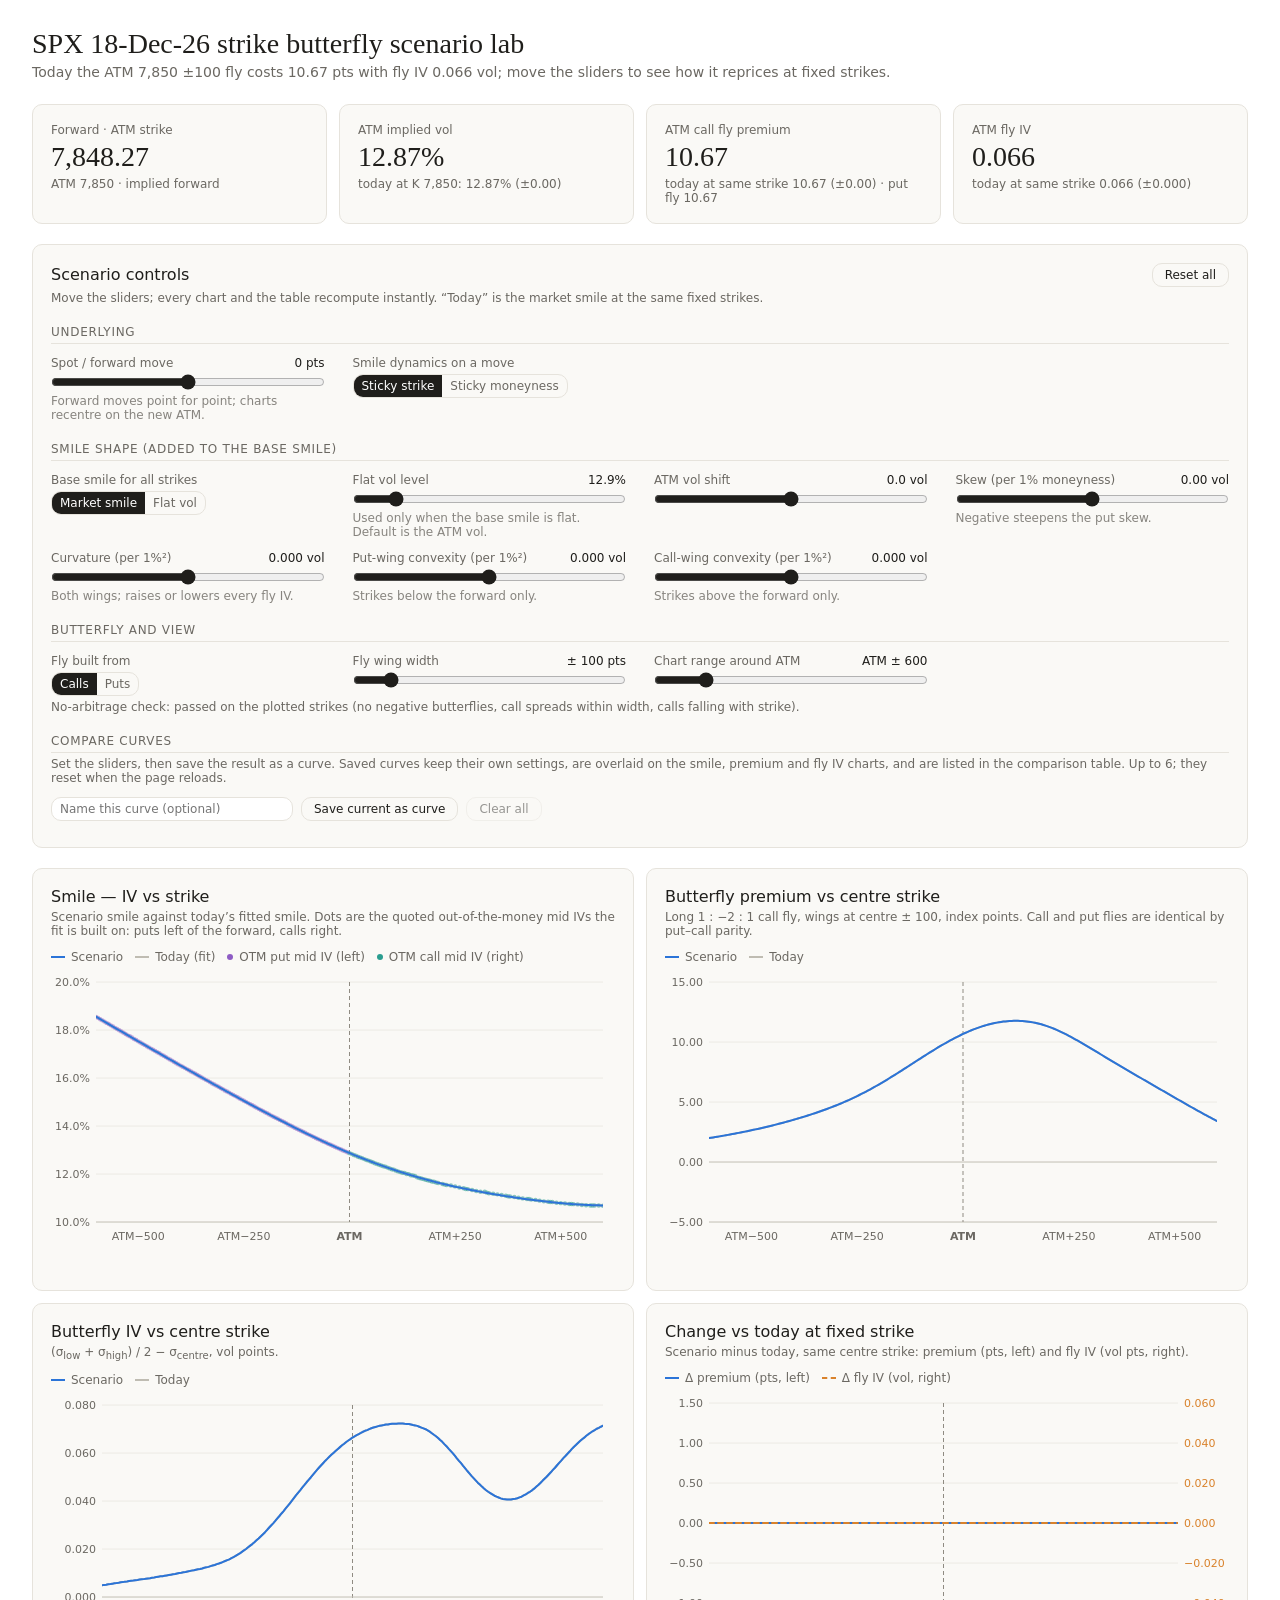
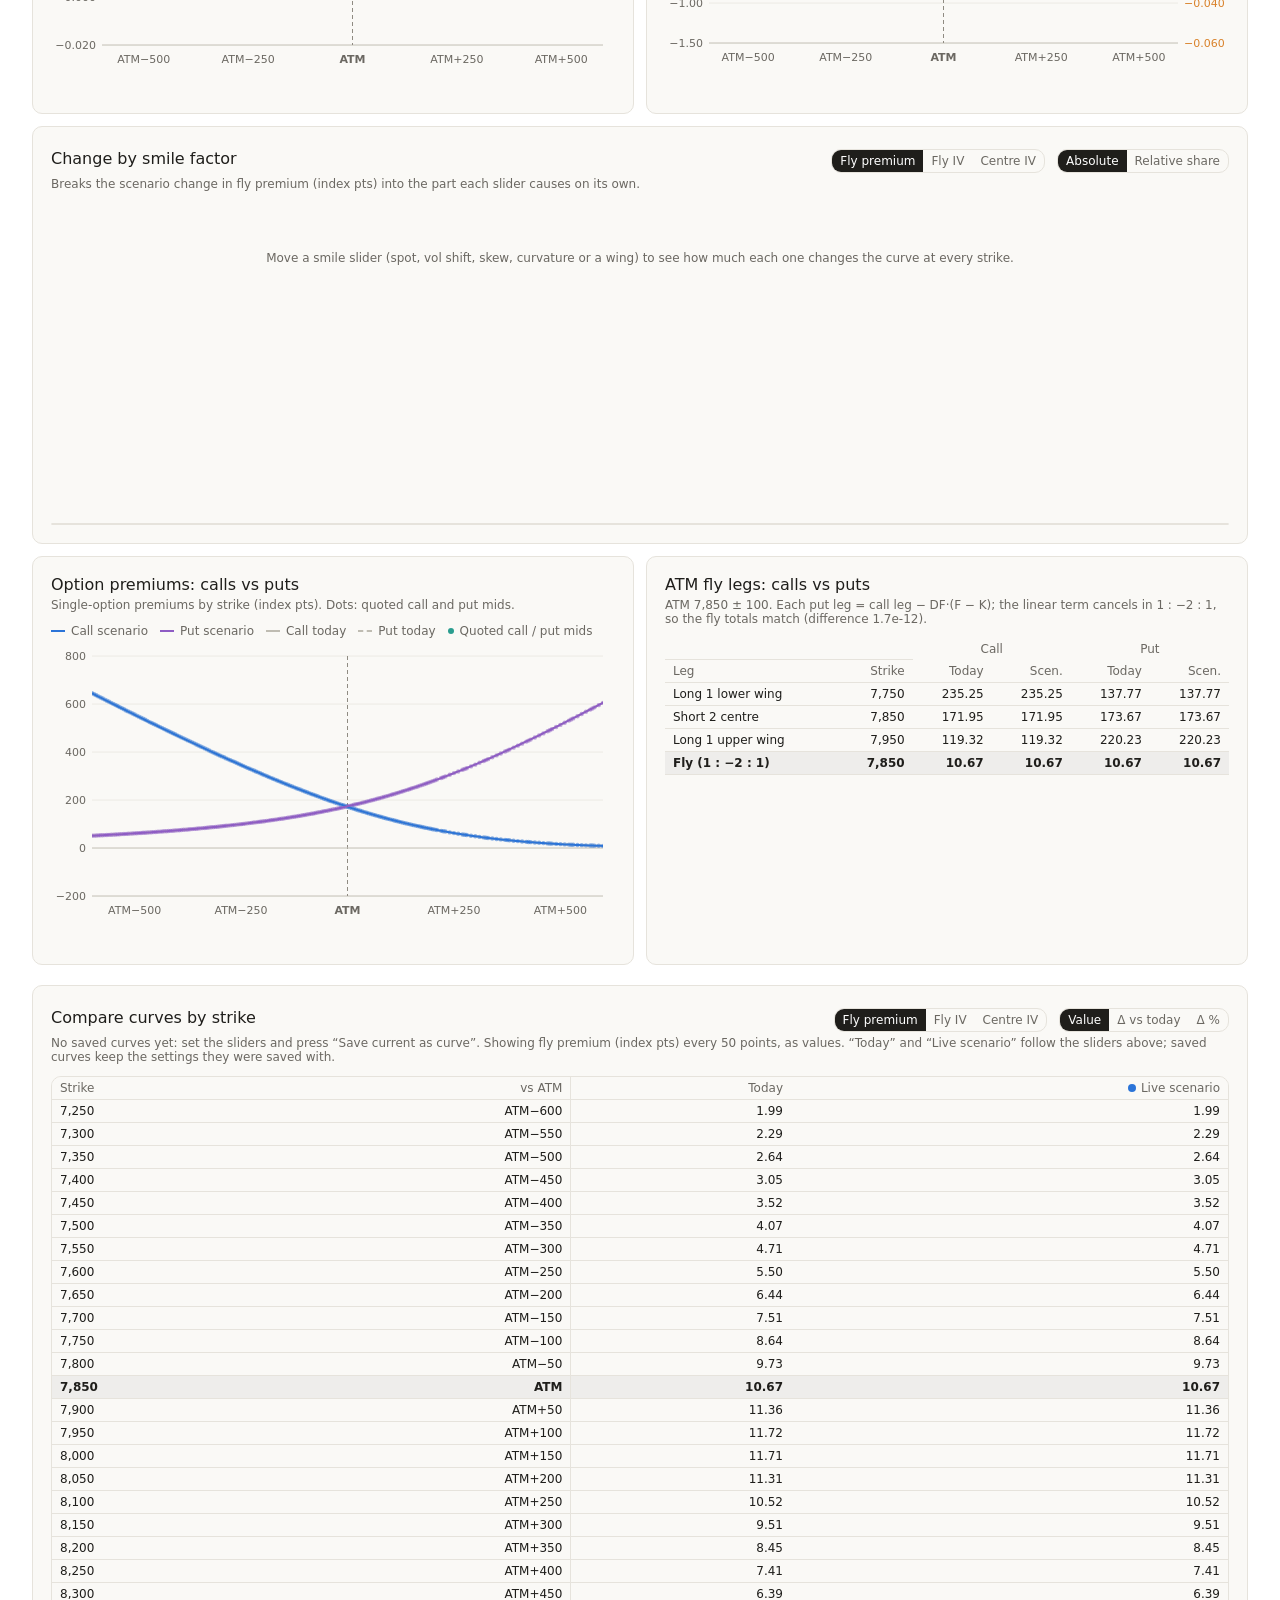
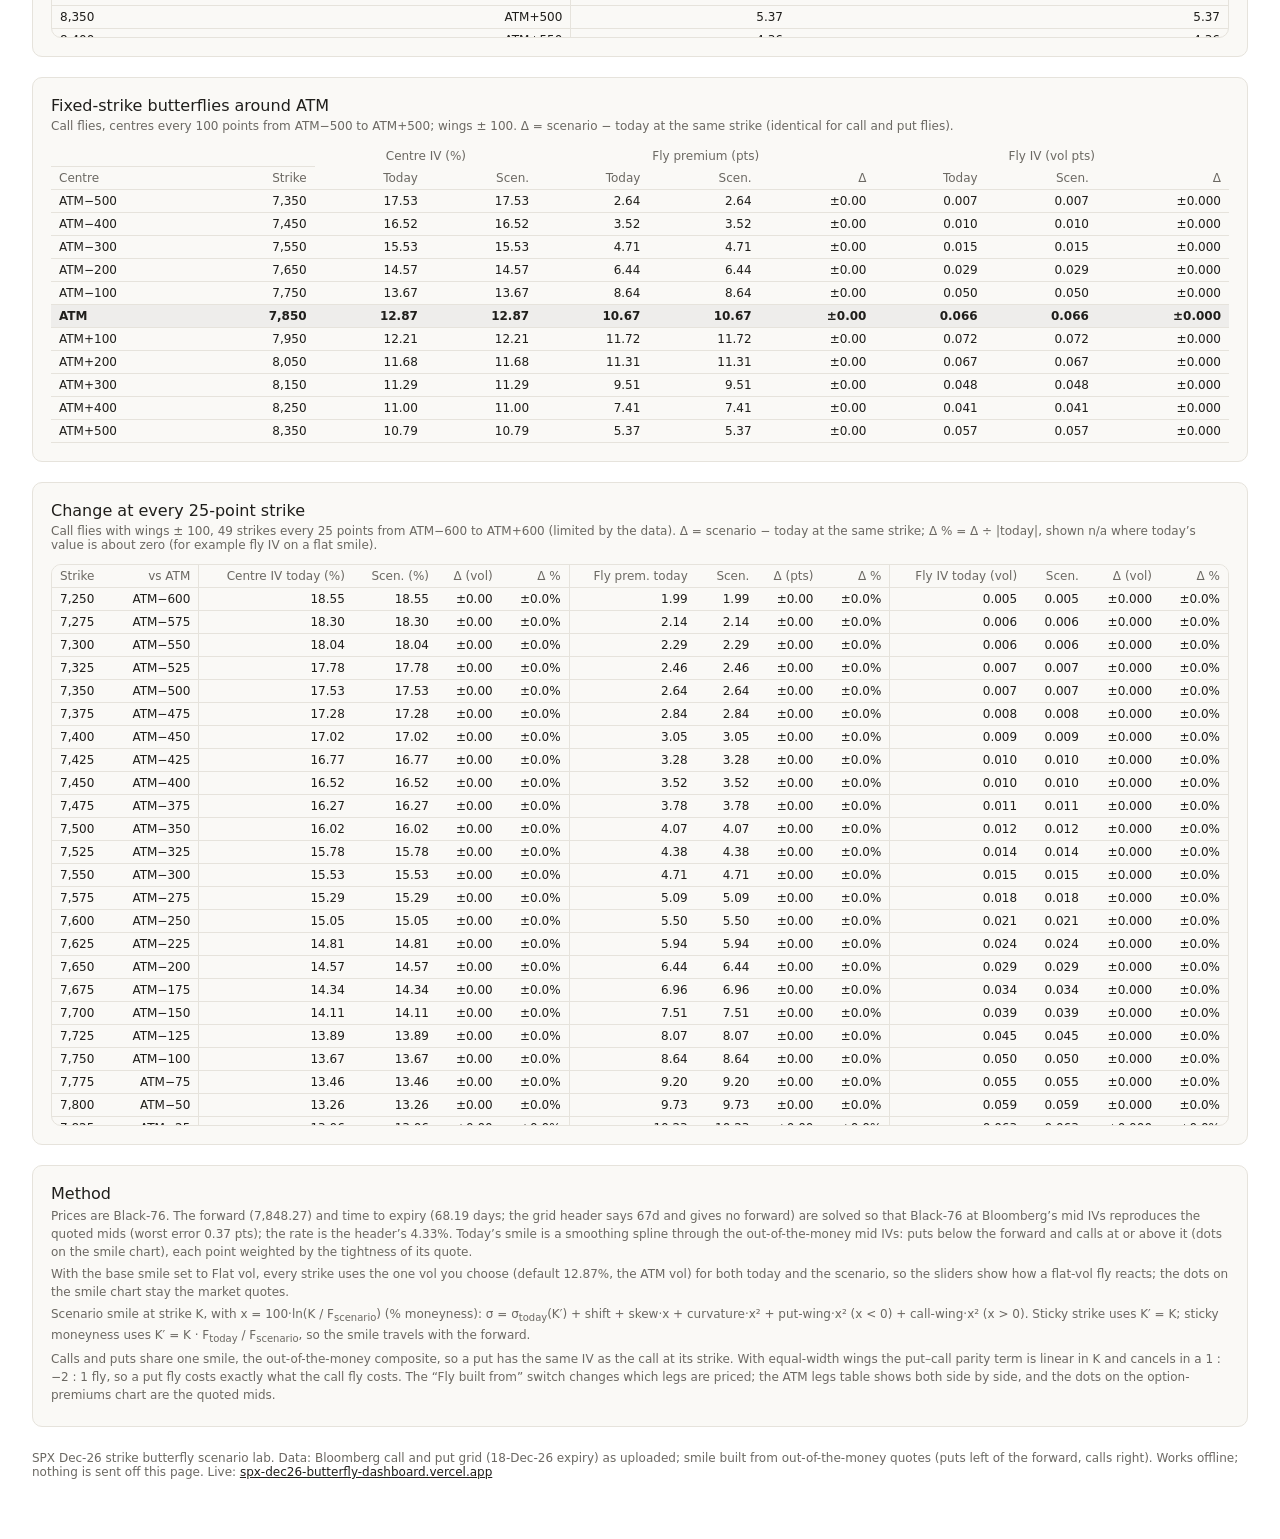
==== index.html @ 49c71d2d "Add the Vercel live link for the butterfly dashboard. The production site is public, and the repo ho" ====
<!DOCTYPE html>
<html lang="en">
<head>
  <meta charset="utf-8">
  <meta name="viewport" content="width=device-width, initial-scale=1">
  <title>SPX Dec-26 strike butterfly scenario lab</title>
  <link rel="stylesheet" href="css/app.css">
  <script src="js/vendor/d3.min.js"></script>
</head>
<body>
  <div id="dash-root">
    <div class="fx">
      <header class="fx-head" id="top">
        <h1>SPX 18-Dec-26 strike butterfly scenario lab</h1>
        <p class="fx-take" id="fx-take"></p>
      </header>

      <section class="fx-kpis" id="kpis">
        <div class="fx-card fx-kpi"><div class="lbl">Forward · ATM strike</div><div class="val" id="k-fwd"></div><div class="sub" id="k-fwd-s"></div></div>
        <div class="fx-card fx-kpi"><div class="lbl">ATM implied vol</div><div class="val" id="k-iv"></div><div class="sub" id="k-iv-s"></div></div>
        <div class="fx-card fx-kpi"><div class="lbl" id="k-fp-l">ATM call fly premium</div><div class="val" id="k-fp"></div><div class="sub" id="k-fp-s"></div></div>
        <div class="fx-card fx-kpi"><div class="lbl">ATM fly IV</div><div class="val" id="k-fi"></div><div class="sub" id="k-fi-s"></div></div>
      </section>

      <section class="fx-card" id="controls">
        <div class="fx-bar">
          <h2>Scenario controls</h2>
          <button class="fx-reset" id="fx-reset" type="button">Reset all</button>
        </div>
        <p class="fx-note">Move the sliders; every chart and the table recompute instantly. “Today” is the market smile at the same fixed strikes.</p>
        <div class="fx-ctrls" id="fx-ctrls"></div>
        <p class="fx-note" id="fx-arb" aria-live="polite"></p>
        <div class="fx-cmp" id="fx-cmp">
          <div class="fx-groupt">Compare curves</div>
          <p class="fx-note">Set the sliders, then save the result as a curve. Saved curves keep their own settings, are overlaid on the smile, premium and fly IV charts, and are listed in the comparison table. Up to 6; they reset when the page reloads.</p>
          <div class="fx-cmp-bar">
            <input id="cmp-name" type="text" placeholder="Name this curve (optional)" aria-label="Curve name">
            <button class="fx-reset" id="cmp-save" type="button">Save current as curve</button>
            <button class="fx-reset" id="cmp-clear" type="button">Clear all</button>
          </div>
          <div class="fx-chips" id="cmp-chips"></div>
        </div>
      </section>

      <section class="fx-charts">
        <div class="fx-card" id="smile-card">
          <h2>Smile — IV vs strike</h2>
          <p class="fx-note">Scenario smile against today’s fitted smile. Dots are the quoted out-of-the-money mid IVs the fit is built on: puts left of the forward, calls right.</p>
          <div class="fx-legend" id="lg-smile"></div>
          <div class="fx-chart" id="ch-smile"></div>
        </div>
        <div class="fx-card" id="prem-card">
          <h2>Butterfly premium vs centre strike</h2>
          <p class="fx-note" id="note-prem">Long 1 : −2 : 1 fly, wings at centre ± width, index points.</p>
          <div class="fx-legend" id="lg-prem"></div>
          <div class="fx-chart" id="ch-prem"></div>
        </div>
        <div class="fx-card" id="iv-card">
          <h2>Butterfly IV vs centre strike</h2>
          <p class="fx-note">(σ<sub>low</sub> + σ<sub>high</sub>) / 2 − σ<sub>centre</sub>, vol points.</p>
          <div class="fx-legend" id="lg-iv"></div>
          <div class="fx-chart" id="ch-iv"></div>
        </div>
        <div class="fx-card" id="chg-card">
          <h2>Change vs today at fixed strike</h2>
          <p class="fx-note">Scenario minus today, same centre strike: premium (pts, left) and fly IV (vol pts, right).</p>
          <div class="fx-legend" id="lg-chg"></div>
          <div class="fx-chart" id="ch-chg"></div>
        </div>
        <div class="fx-card fx-wide" id="attr-card">
          <div class="fx-bar"><h2>Change by smile factor</h2><div class="fx-cmp-ctl" id="attr-ctl"></div></div>
          <p class="fx-note" id="note-attr"></p>
          <div class="fx-legend" id="lg-attr"></div>
          <div class="fx-chart" id="ch-attr"></div>
          <div class="fx-detail-wrap" style="margin-top: var(--cds-gap-md);">
            <table class="fx-tbl fx-detail" id="fx-attr-tbl"><thead></thead><tbody></tbody></table>
          </div>
        </div>
        <div class="fx-card" id="legs-card">
          <h2>Option premiums: calls vs puts</h2>
          <p class="fx-note">Single-option premiums by strike (index pts). Dots: quoted call and put mids.</p>
          <div class="fx-legend" id="lg-legs"></div>
          <div class="fx-chart" id="ch-legs"></div>
        </div>
        <div class="fx-card" id="atmlegs-card">
          <h2>ATM fly legs: calls vs puts</h2>
          <p class="fx-note" id="note-legs">Each leg priced today and in the scenario. The legs differ; the 1 : −2 : 1 totals match.</p>
          <div class="fx-tbl-wrap">
            <table class="fx-tbl" id="fx-legs">
              <thead>
                <tr><th></th><th></th><th class="grp" colspan="2">Call</th><th class="grp" colspan="2">Put</th></tr>
                <tr><th>Leg</th><th>Strike</th><th>Today</th><th>Scen.</th><th>Today</th><th>Scen.</th></tr>
              </thead>
              <tbody></tbody>
            </table>
          </div>
        </div>
      </section>

      <section class="fx-card" id="cmp-card">
        <div class="fx-bar"><h2>Compare curves by strike</h2><div class="fx-cmp-ctl" id="cmp-ctl"></div></div>
        <p class="fx-note" id="note-cmp"></p>
        <div class="fx-detail-wrap">
          <table class="fx-tbl fx-detail" id="fx-cmp-tbl"><thead></thead><tbody></tbody></table>
        </div>
      </section>

      <section class="fx-card" id="table-card">
        <h2>Fixed-strike butterflies around ATM</h2>
        <p class="fx-note" id="note-tbl">Centres every 100 points from the scenario ATM.</p>
        <div class="fx-tbl-wrap">
          <table class="fx-tbl" id="fx-tbl">
            <thead>
              <tr><th></th><th></th><th class="grp" colspan="2">Centre IV (%)</th><th class="grp" colspan="3">Fly premium (pts)</th><th class="grp" colspan="3">Fly IV (vol pts)</th></tr>
              <tr><th>Centre</th><th>Strike</th><th>Today</th><th>Scen.</th><th>Today</th><th>Scen.</th><th>Δ</th><th>Today</th><th>Scen.</th><th>Δ</th></tr>
            </thead>
            <tbody></tbody>
          </table>
        </div>
      </section>

      <section class="fx-card" id="detail-card">
        <h2>Change at every 25-point strike</h2>
        <p class="fx-note" id="note-detail">Updates as you move the sliders.</p>
        <div class="fx-detail-wrap">
          <table class="fx-tbl fx-detail" id="fx-detail">
            <thead>
              <tr>
                <th>Strike</th><th>vs ATM</th>
                <th class="sep">Centre IV today (%)</th><th>Scen. (%)</th><th>Δ (vol)</th><th>Δ %</th>
                <th class="sep">Fly prem. today</th><th>Scen.</th><th>Δ (pts)</th><th>Δ %</th>
                <th class="sep">Fly IV today (vol)</th><th>Scen.</th><th>Δ (vol)</th><th>Δ %</th>
              </tr>
            </thead>
            <tbody></tbody>
          </table>
        </div>
      </section>

      <section class="fx-card fx-method" id="method">
        <h2>Method</h2>
        <p>Prices are Black-76. The forward (7,848.27) and time to expiry (68.19 days; the grid header says 67d and gives no forward) are solved so that Black-76 at Bloomberg’s mid IVs reproduces the quoted mids (worst error 0.37 pts); the rate is the header’s 4.33%. Today’s smile is a smoothing spline through the out-of-the-money mid IVs: puts below the forward and calls at or above it (dots on the smile chart), each point weighted by the tightness of its quote.</p>
        <p>With the base smile set to Flat vol, every strike uses the one vol you choose (default 12.87%, the ATM vol) for both today and the scenario, so the sliders show how a flat-vol fly reacts; the dots on the smile chart stay the market quotes.</p>
        <p>Scenario smile at strike K, with x = 100·ln(K / F<sub>scenario</sub>) (% moneyness): σ = σ<sub>today</sub>(K′) + shift + skew·x + curvature·x² + put-wing·x² (x &lt; 0) + call-wing·x² (x &gt; 0). Sticky strike uses K′ = K; sticky moneyness uses K′ = K · F<sub>today</sub> / F<sub>scenario</sub>, so the smile travels with the forward.</p>
        <p>Calls and puts share one smile, the out-of-the-money composite, so a put has the same IV as the call at its strike. With equal-width wings the put–call parity term is linear in K and cancels in a 1 : −2 : 1 fly, so a put fly costs exactly what the call fly costs. The “Fly built from” switch changes which legs are priced; the ATM legs table shows both side by side, and the dots on the option-premiums chart are the quoted mids.</p>
      </section>
    </div>
    <p class="fx-foot">SPX Dec-26 strike butterfly scenario lab. Data: Bloomberg call and put grid (18-Dec-26 expiry) as uploaded; smile built from out-of-the-money quotes (puts left of the forward, calls right). Works offline; nothing is sent off this page. Live: <a href="https://spx-dec26-butterfly-dashboard.vercel.app">spx-dec26-butterfly-dashboard.vercel.app</a></p>
  </div>
  <script src="js/data.js"></script>
  <script src="js/pricing.js"></script>
  <script src="js/chart.js"></script>
  <script src="js/app.js"></script>
</body>
</html>
---- css/app.css ----
:root {
  --font-anthropic-sans: "Inter", "Segoe UI", system-ui, -apple-system, "Helvetica Neue", Arial, sans-serif;
  --font-anthropic-serif: Georgia, "Times New Roman", serif;
  --color-fg: #1f1e1b;
  --color-fg-muted: #6b6862;
  --color-bg: #ffffff;
  --color-panel: #faf9f6;
  --color-border-line: #e6e3dc;
  --color-ok: #2e7d32;
  --color-warn: #b26a00;
  --color-bad: #c0392b;
  --cds-chart-grid: #eceae4;
  --cds-chart-axis: #c8c5bc;
  --cds-chart-reference: #8f8b82;
  --cds-chart-muted: #bfbcb2;
  --cds-chart-categorical-1: #2b74d8;
  --cds-chart-categorical-2: #d9822b;
  --cds-chart-categorical-3: #2a9d8f;
  --cds-chart-categorical-4: #8e5cc4;
  --cds-surface-popover: #ffffff;
  --cds-border: #dedad2;
  --cds-shadow-popover: 0 4px 16px rgba(0, 0, 0, 0.12);
  --cds-text-secondary: #6b6862;
  --cds-font-size-caption: 12px;
  --cds-font-size-body: 14px;
  --cds-font-size-heading: 16px;
  --cds-font-size-title: 28px;
  --cds-font-weight-medium: 500;
  --cds-gap-xs: 4px;
  --cds-gap-sm: 8px;
  --cds-gap-md: 12px;
  --cds-gap-lg: 20px;
  --cds-gap-xl: 28px;
  --cds-pad-xs: 4px;
  --cds-pad-sm: 8px;
  --cds-pad-md: 12px;
  --cds-pad-lg: 18px;
  --cds-radius: 10px;
  --cds-dur-slow: 300ms;
}

@media (prefers-color-scheme: dark) {
  :root {
    --color-fg: #ecebe7;
    --color-fg-muted: #a29f97;
    --color-bg: #1c1b19;
    --color-panel: #252421;
    --color-border-line: #3a3833;
    --color-ok: #6fbf73;
    --color-bad: #ef6f61;
    --cds-chart-grid: #33312d;
    --cds-chart-axis: #55524b;
    --cds-chart-reference: #8f8b82;
    --cds-chart-muted: #6d6a62;
    --cds-chart-categorical-1: #5b9bf0;
    --cds-chart-categorical-2: #f0a050;
    --cds-chart-categorical-3: #4cc3b3;
    --cds-chart-categorical-4: #b38ae6;
    --cds-surface-popover: #2b2a26;
    --cds-border: #45423c;
    --cds-text-secondary: #a29f97;
  }
}

html, body {
  margin: 0;
  background: var(--color-bg);
  color: var(--color-fg);
  font-family: var(--font-anthropic-sans);
}

#dash-root {
  max-width: 1280px;
  margin: 0 auto;
  padding: 28px 32px 48px;
  box-sizing: border-box;
}

@media (max-width: 600px) {
  #dash-root { padding: 16px; }
}

.fx-foot {
  margin-top: 24px;
  font-size: 12px;
  color: var(--color-fg-muted);
}
.fx-foot a { color: var(--color-fg); }

.fx {
  font-family: var(--font-anthropic-sans);
  color: var(--color-fg);
  display: flex;
  flex-direction: column;
  gap: var(--cds-gap-lg);
}

.fx-head h1 {
  font-family: var(--font-anthropic-serif);
  font-weight: 400;
  font-size: var(--cds-font-size-title);
  margin: 0;
}

.fx-take {
  color: var(--color-fg-muted);
  font-size: var(--cds-font-size-body);
  margin: var(--cds-gap-xs) 0 0;
  min-height: 1.4em;
}

.fx-kpis {
  display: grid;
  grid-template-columns: repeat(auto-fit, minmax(min(100%, 11rem), 1fr));
  gap: var(--cds-gap-md);
}

.fx-card {
  background: var(--color-panel);
  border: 1px solid var(--color-border-line);
  border-radius: var(--cds-radius);
  padding: var(--cds-pad-lg);
  min-width: 0;
}

.fx-kpi .lbl { font-size: var(--cds-font-size-caption); color: var(--color-fg-muted); }
.fx-kpi .val {
  font-family: var(--font-anthropic-serif);
  font-weight: 400;
  font-size: var(--cds-font-size-title);
  font-variant-numeric: tabular-nums;
  margin-top: var(--cds-gap-xs);
}
.fx-kpi .sub {
  font-size: var(--cds-font-size-caption);
  color: var(--color-fg-muted);
  font-variant-numeric: tabular-nums;
  margin-top: var(--cds-gap-xs);
}

.fx-up { color: var(--color-ok); }
.fx-dn { color: var(--color-bad); }

.fx-card h2 {
  font-size: var(--cds-font-size-heading);
  font-weight: var(--cds-font-weight-medium);
  margin: 0;
}

.fx-note {
  font-size: var(--cds-font-size-caption);
  color: var(--color-fg-muted);
  margin: var(--cds-gap-xs) 0 var(--cds-gap-md);
}

.fx-ctrls {
  display: grid;
  grid-template-columns: repeat(auto-fit, minmax(min(100%, 15rem), 1fr));
  gap: var(--cds-gap-md) var(--cds-gap-xl);
}

.fx-ctrl label {
  display: flex;
  justify-content: space-between;
  gap: var(--cds-gap-sm);
  font-size: var(--cds-font-size-caption);
  color: var(--color-fg-muted);
}
.fx-ctrl label b {
  color: var(--color-fg);
  font-weight: 500;
  font-variant-numeric: tabular-nums;
}
.fx-ctrl input[type="range"] {
  width: 100%;
  accent-color: var(--color-fg);
  margin: var(--cds-gap-xs) 0 0;
}
.fx-ctrl .hint {
  font-size: var(--cds-font-size-caption);
  color: var(--color-fg-muted);
  opacity: 0.8;
}

.fx-groupt {
  grid-column: 1 / -1;
  font-size: var(--cds-font-size-caption);
  text-transform: uppercase;
  letter-spacing: 0.06em;
  color: var(--color-fg-muted);
  border-bottom: 1px solid var(--color-border-line);
  padding-bottom: var(--cds-gap-xs);
  margin-top: var(--cds-gap-sm);
}

.fx-seg {
  display: inline-flex;
  border: 1px solid var(--color-border-line);
  border-radius: var(--cds-radius);
  overflow: hidden;
  margin-top: var(--cds-gap-xs);
}
.fx-seg button {
  font: inherit;
  font-size: var(--cds-font-size-caption);
  padding: var(--cds-pad-xs) var(--cds-pad-sm);
  border: 0;
  background: transparent;
  color: var(--color-fg-muted);
  cursor: pointer;
}
.fx-seg button[aria-pressed="true"] {
  background: var(--color-fg);
  color: var(--color-bg);
}

.fx-bar {
  display: flex;
  justify-content: space-between;
  align-items: center;
  gap: var(--cds-gap-md);
  flex-wrap: wrap;
}

.fx-reset {
  font: inherit;
  font-size: var(--cds-font-size-caption);
  padding: var(--cds-pad-xs) var(--cds-pad-md);
  border: 1px solid var(--color-border-line);
  border-radius: var(--cds-radius);
  background: transparent;
  color: var(--color-fg);
  cursor: pointer;
}
.fx-reset:disabled { opacity: 0.45; cursor: default; }

.fx-charts {
  display: grid;
  grid-template-columns: repeat(auto-fit, minmax(min(100%, 26rem), 1fr));
  gap: var(--cds-gap-md);
}

.fx-chart { position: relative; min-height: 300px; }
.fx-chart svg { display: block; overflow: visible; }

.fx-legend {
  display: flex;
  gap: var(--cds-gap-md);
  flex-wrap: wrap;
  font-size: var(--cds-font-size-caption);
  color: var(--color-fg-muted);
  margin-bottom: var(--cds-gap-sm);
}
.fx-legend span { display: inline-flex; align-items: center; gap: 6px; }
.fx-legend i { display: inline-block; width: 14px; height: 0; border-top: 2px solid; }
.fx-legend i.d { border-top-style: dashed; }
.fx-legend i.o { width: 6px; height: 6px; border: 0; border-radius: 50%; }

.fx-tip {
  position: absolute;
  pointer-events: none;
  background: var(--cds-surface-popover);
  border: 1px solid var(--cds-border);
  border-radius: var(--cds-radius);
  box-shadow: var(--cds-shadow-popover);
  padding: var(--cds-pad-xs) var(--cds-pad-sm);
  font-size: var(--cds-font-size-caption);
  font-variant-numeric: tabular-nums;
  white-space: nowrap;
  display: none;
  z-index: 2;
}
.fx-tip .t { color: var(--cds-text-secondary); margin-bottom: 2px; }
.fx-tip .r { display: flex; align-items: center; gap: 6px; }
.fx-tip .r i { width: 8px; height: 8px; border-radius: 2px; display: inline-block; }

.fx-tbl-wrap { overflow-x: auto; }
.fx-tbl {
  width: 100%;
  border-collapse: collapse;
  font-size: var(--cds-font-size-caption);
  font-variant-numeric: tabular-nums;
}
.fx-tbl th, .fx-tbl td {
  padding: var(--cds-pad-xs) var(--cds-pad-sm);
  text-align: right;
  border-bottom: 1px solid var(--color-border-line);
  white-space: nowrap;
}
.fx-tbl th { color: var(--color-fg-muted); font-weight: 500; }
.fx-tbl th:first-child, .fx-tbl td:first-child { text-align: left; }
.fx-tbl tr.atm td {
  font-weight: 600;
  background: color-mix(in srgb, var(--color-fg) 5%, transparent);
}
.fx-tbl th.grp { text-align: center; border-bottom: 0; }

.fx-detail-wrap {
  max-height: 560px;
  overflow: auto;
  border: 1px solid var(--color-border-line);
  border-radius: var(--cds-radius);
}
.fx-detail-wrap table { margin: 0; }
.fx-detail-wrap thead th {
  position: sticky;
  top: 0;
  background: var(--color-panel);
  z-index: 1;
  box-shadow: 0 1px 0 var(--color-border-line);
}
.fx-detail td.sep, .fx-detail th.sep { border-left: 1px solid var(--color-border-line); }

.fx-cmp { margin-top: var(--cds-gap-lg); }
.fx-cmp-bar {
  display: flex;
  gap: var(--cds-gap-sm);
  flex-wrap: wrap;
  align-items: center;
  margin-top: var(--cds-gap-sm);
}
.fx-cmp-bar input {
  font: inherit;
  font-size: var(--cds-font-size-caption);
  padding: var(--cds-pad-xs) var(--cds-pad-sm);
  border: 1px solid var(--color-border-line);
  border-radius: var(--cds-radius);
  background: var(--color-bg);
  color: var(--color-fg);
  min-width: 14rem;
}

.fx-chips { display: flex; flex-wrap: wrap; gap: var(--cds-gap-sm); margin-top: var(--cds-gap-sm); }
.fx-chip {
  display: inline-flex;
  align-items: center;
  gap: 6px;
  border: 1px solid var(--color-border-line);
  border-radius: 999px;
  padding: 3px 8px;
  font-size: var(--cds-font-size-caption);
  background: var(--color-bg);
}
.fx-chip i { width: 10px; height: 10px; border-radius: 50%; display: inline-block; flex: none; }
.fx-chip .sm { color: var(--color-fg-muted); }
.fx-chip.off { opacity: 0.5; }
.fx-chip button {
  border: 0;
  background: transparent;
  color: var(--color-fg-muted);
  cursor: pointer;
  font: inherit;
  padding: 0 2px;
}
.fx-chip input { margin: 0; }

.fx-cmp-ctl { display: flex; gap: var(--cds-gap-md); flex-wrap: wrap; }
.fx-dot { display: inline-block; width: 8px; height: 8px; border-radius: 50%; margin-right: 5px; }
.fx-wide { grid-column: 1 / -1; }

.fx-fail {
  display: flex;
  align-items: center;
  justify-content: center;
  gap: 8px;
  min-height: 260px;
  color: var(--color-fg-muted);
  font-size: var(--cds-font-size-caption);
}
.fx-fail::before {
  content: "";
  width: 0.375rem;
  height: 0.375rem;
  border-radius: 50%;
  background: var(--color-bad);
}

.fx-method p {
  font-size: var(--cds-font-size-caption);
  color: var(--color-fg-muted);
  margin: var(--cds-gap-xs) 0;
  line-height: 1.5;
}
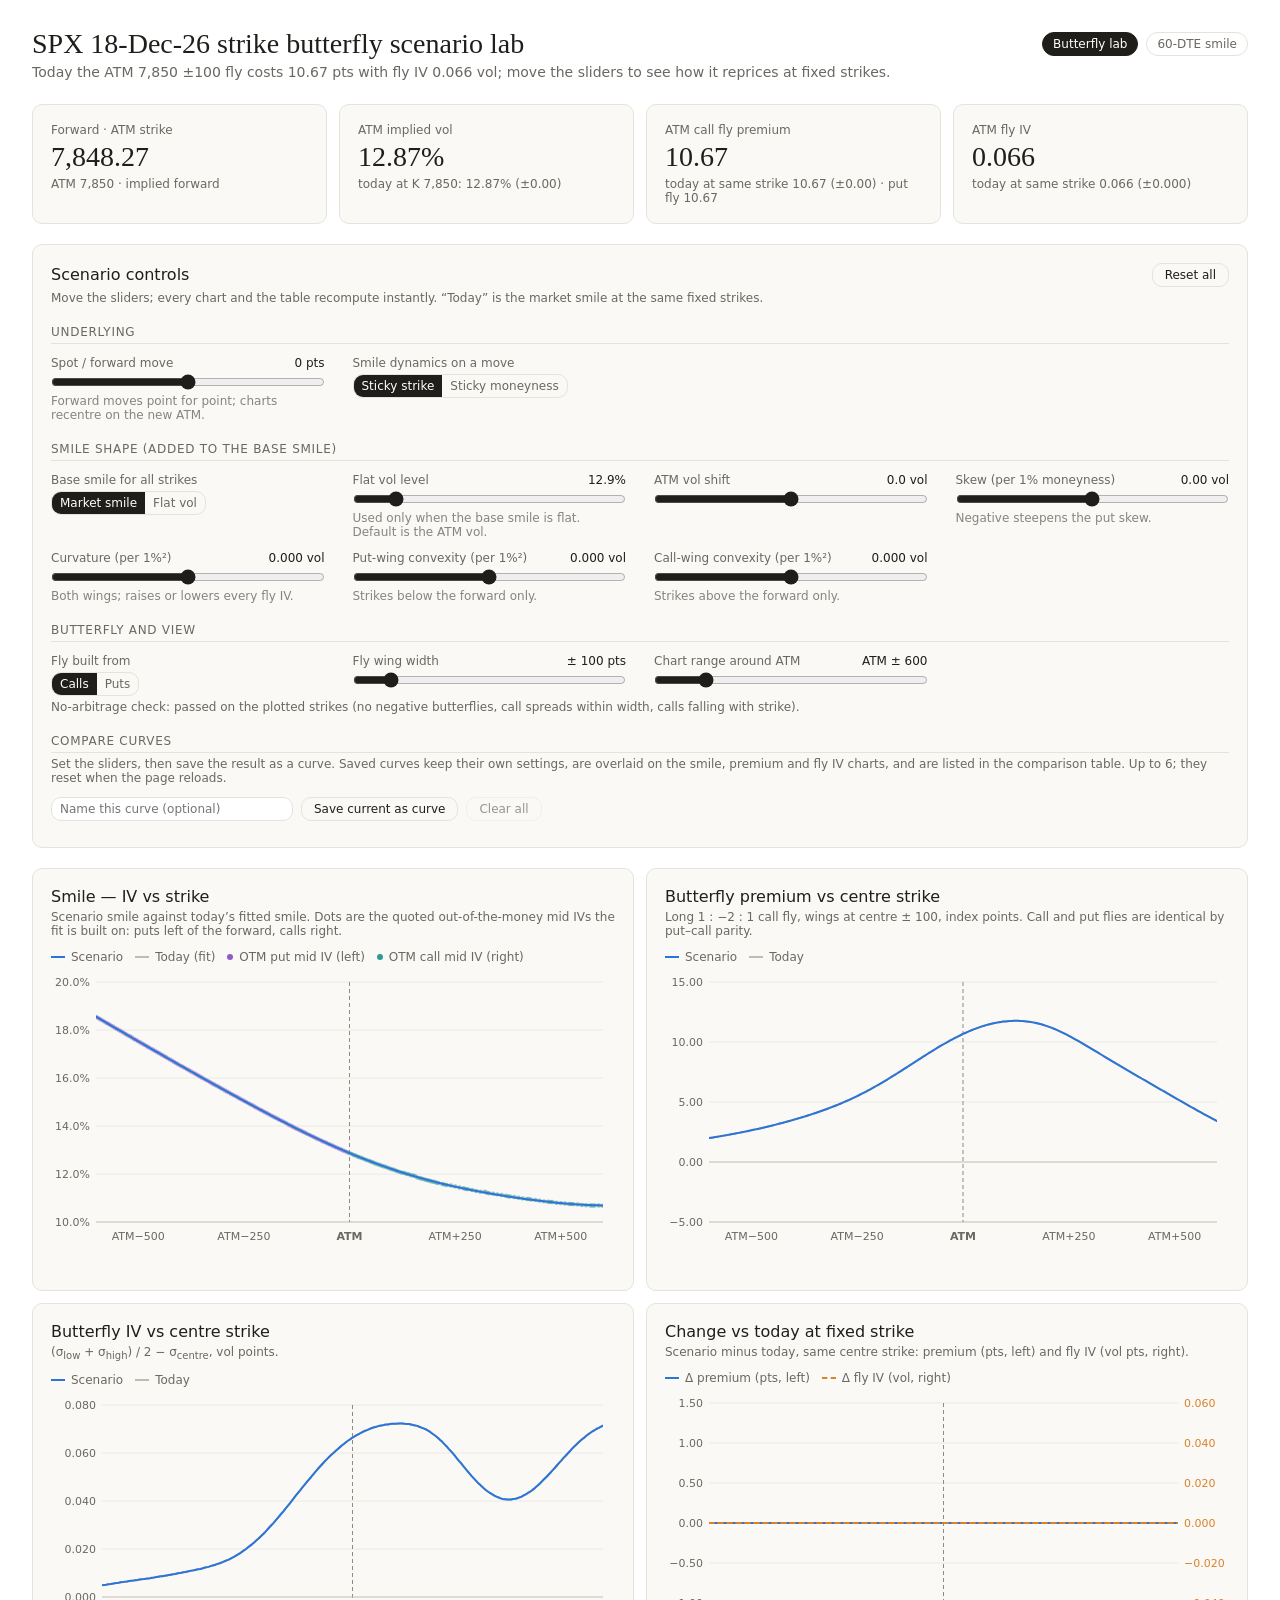
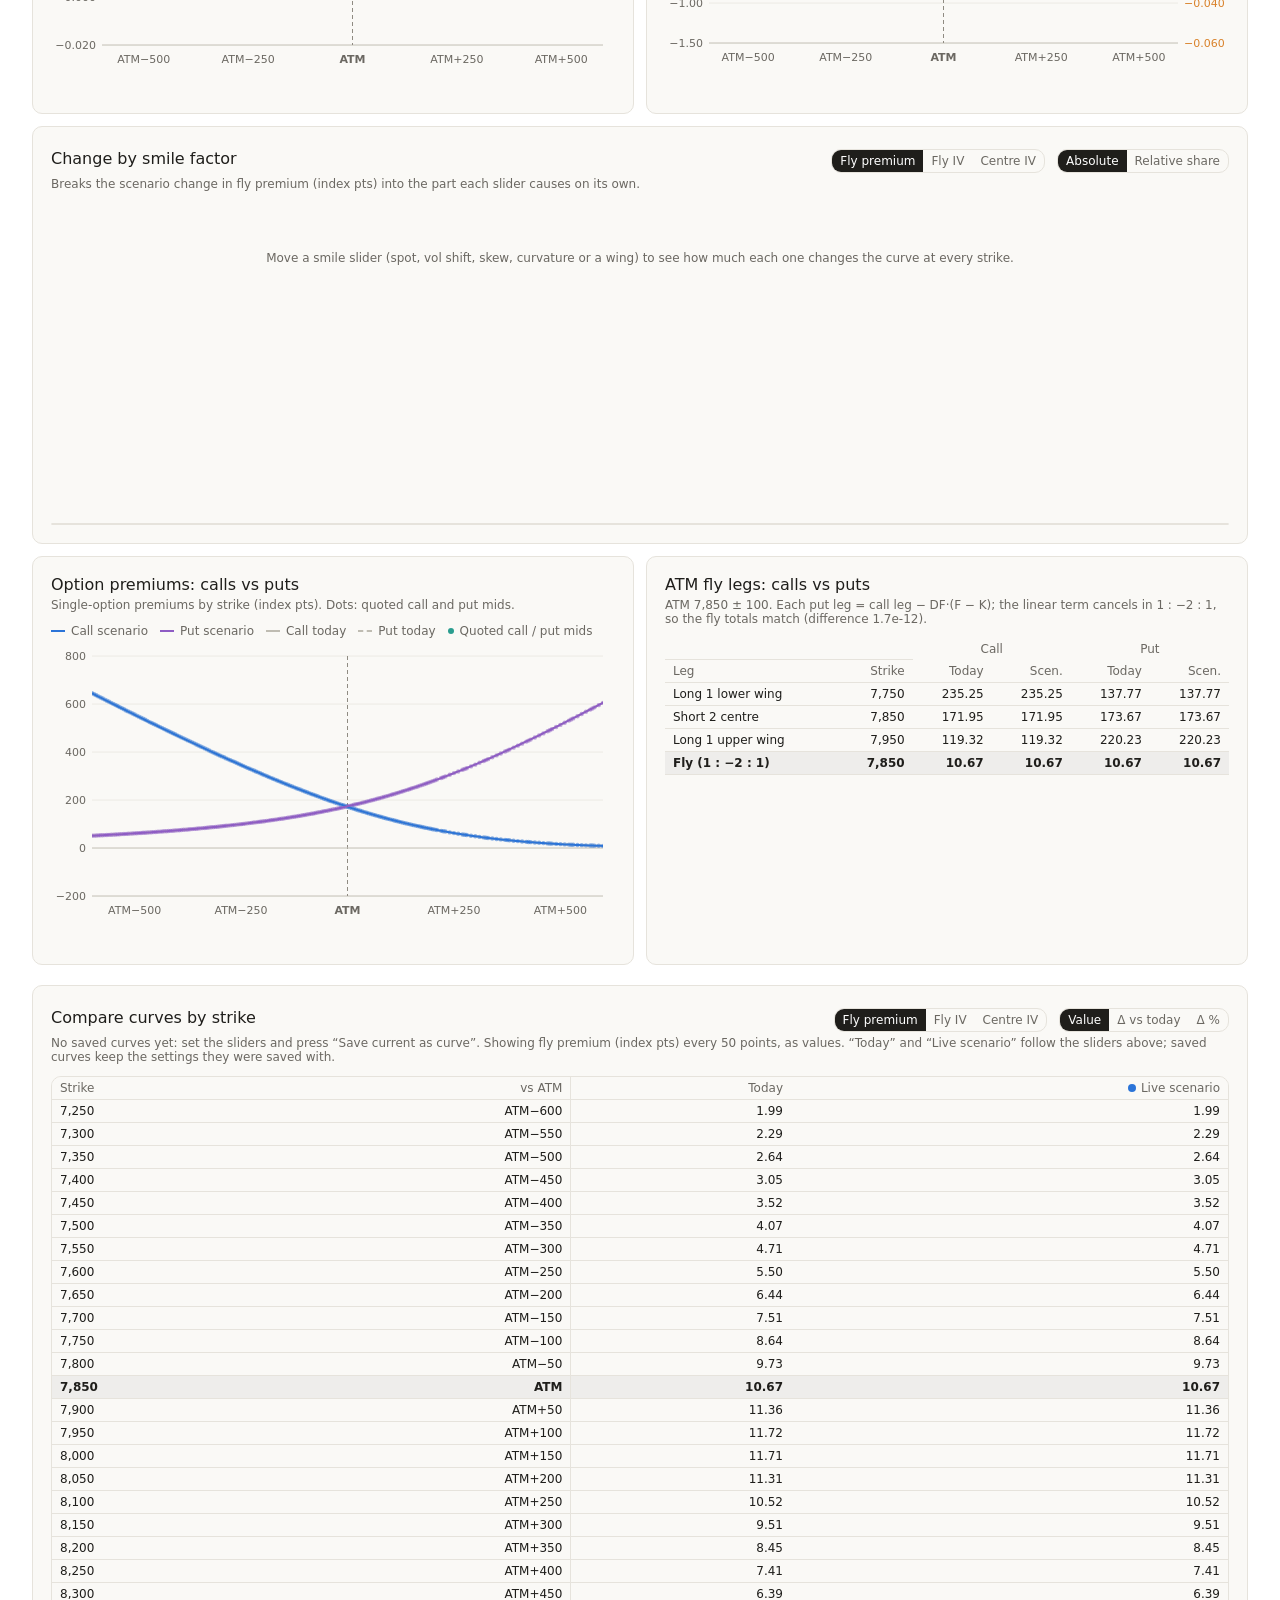
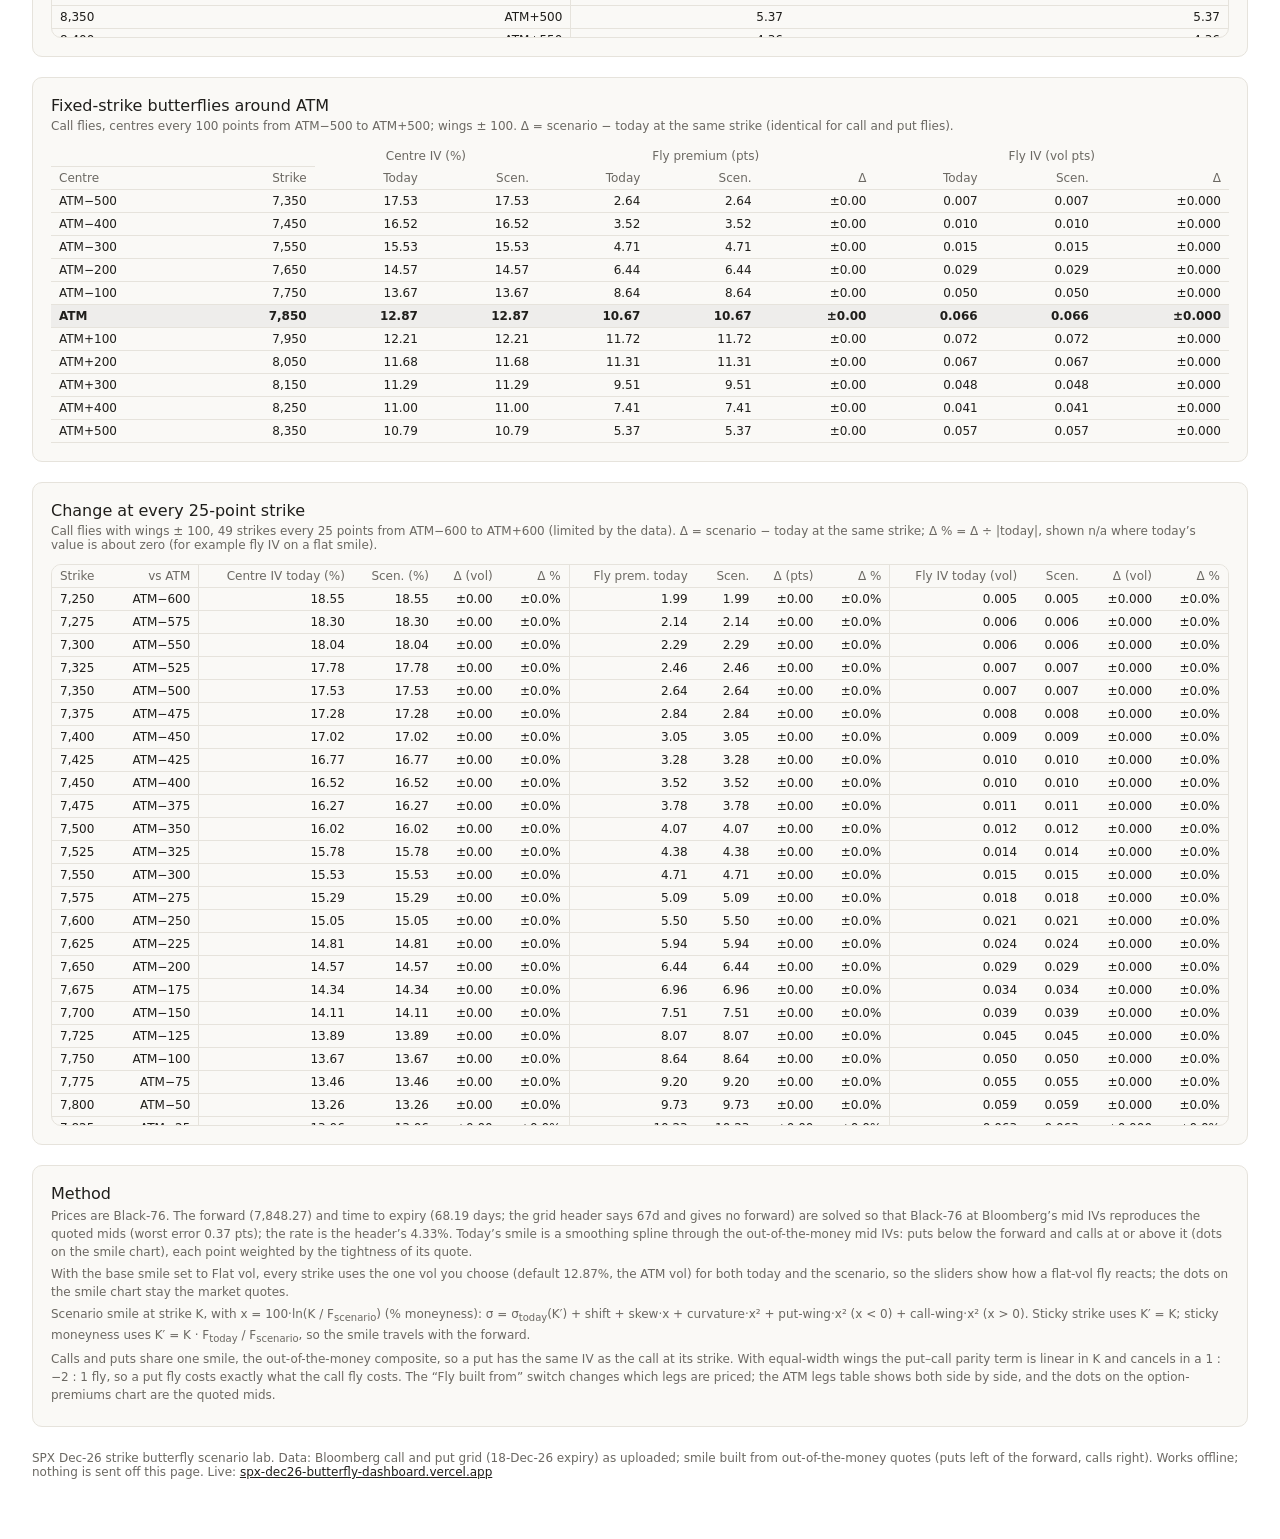
==== commit 6ba5120c: "Add the 60-DTE smile view and a header link. The section is rebuilt from the captured SPX smile lab," ====
--- a/index.html
+++ b/index.html
@@ -11,7 +11,13 @@
   <div id="dash-root">
     <div class="fx">
       <header class="fx-head" id="top">
-        <h1>SPX 18-Dec-26 strike butterfly scenario lab</h1>
+        <div class="fx-bar">
+          <h1>SPX 18-Dec-26 strike butterfly scenario lab</h1>
+          <nav class="fx-nav" aria-label="Dashboards">
+            <a href="index.html" aria-current="page">Butterfly lab</a>
+            <a href="smile.html">60-DTE smile</a>
+          </nav>
+        </div>
         <p class="fx-take" id="fx-take"></p>
       </header>
 
--- a/css/app.css
+++ b/css/app.css
@@ -87,6 +87,70 @@
 }
 .fx-foot a { color: var(--color-fg); }
 
+.fx-nav { display: flex; gap: 8px; flex-wrap: wrap; }
+.fx-nav a {
+  font-size: 12px;
+  text-decoration: none;
+  color: var(--color-fg-muted);
+  border: 1px solid var(--color-border-line);
+  border-radius: 999px;
+  padding: 4px 10px;
+}
+.fx-nav a[aria-current="page"] { background: var(--color-fg); color: var(--color-bg); border-color: var(--color-fg); }
+
+body.s60-page, body.s60-page #dash-root { background: #fff; color: #31333f; }
+.s60 { display: flex; flex-direction: column; gap: 16px; color: #31333f; }
+.s60 h1 { font-family: "Source Sans 3", "Segoe UI", sans-serif; font-weight: 700; font-size: 34px; letter-spacing: -0.02em; margin: 0; color: #262730; }
+.s60 h2 { font-size: 26px; font-weight: 600; margin: 8px 0 4px; color: #262730; }
+.s60 h3 { font-size: 18px; font-weight: 600; margin: 0 0 8px; color: #262730; }
+.s60-toolbar { display: flex; gap: 8px; flex-wrap: wrap; }
+.s60-btn {
+  font: inherit; font-size: 14px; padding: 6px 14px; border-radius: 8px;
+  border: 1px solid #d6d6d8; background: #fff; color: #31333f; cursor: default;
+}
+.s60-btn:disabled { color: #b0b0b5; background: #f8f8f9; }
+.s60-controls { display: grid; grid-template-columns: 1.6fr 0.8fr 0.7fr; gap: 16px; }
+@media (max-width: 800px) { .s60-controls { grid-template-columns: 1fr; } }
+.s60-label { font-size: 14px; margin-bottom: 4px; color: #31333f; }
+.s60-field {
+  min-height: 40px; border-radius: 8px; background: #f0f2f6; display: flex; align-items: center;
+  gap: 6px; padding: 6px 10px; flex-wrap: wrap;
+}
+.s60-chip { background: #ff4b4b; color: #fff; border-radius: 6px; padding: 2px 8px; font-size: 14px; }
+.s60-value { font-size: 14px; color: #31333f; }
+.s60-tabs { display: flex; gap: 4px; flex-wrap: wrap; border-bottom: 1px solid #e6e6e8; }
+.s60-tabs button {
+  font: inherit; font-size: 14px; background: transparent; border: 0; border-bottom: 2px solid transparent;
+  padding: 8px 12px; color: #31333f; cursor: pointer; margin-bottom: -1px;
+}
+.s60-tabs button[aria-selected="true"] { color: #ff4b4b; border-bottom-color: #ff4b4b; }
+.s60-panel { display: none; }
+.s60-panel.on { display: block; }
+.s60-metrics { display: grid; grid-template-columns: 1fr 1fr; gap: 12px; max-width: 640px; }
+.s60-metric .lbl { font-size: 14px; color: #31333f; }
+.s60-metric .val { font-size: 32px; font-weight: 600; line-height: 1.15; }
+.s60-delta { display: inline-flex; align-items: center; gap: 4px; color: #ff4b4b; background: #fff; border: 1px solid #ffd0d0; border-radius: 999px; font-size: 14px; padding: 1px 8px; }
+.s60-grid { display: grid; grid-template-columns: 1fr 1fr; gap: 18px; }
+@media (max-width: 900px) { .s60-grid, .s60-metrics { grid-template-columns: 1fr; } }
+.s60-card { background: #fff; min-width: 0; }
+.s60-chart { position: relative; min-height: 320px; }
+.s60-chart svg { display: block; overflow: visible; }
+.s60-note { font-size: 14px; color: #31333f; margin: 8px 0; }
+.s60-kpis { display: grid; grid-template-columns: repeat(auto-fit, minmax(180px, 1fr)); gap: 12px; margin: 8px 0 16px; }
+.s60-kpi { background: #f8f9fb; border-radius: 8px; padding: 12px 14px; }
+.s60-kpi .lbl { font-size: 13px; color: #555; }
+.s60-kpi .val { font-size: 22px; font-weight: 600; }
+.s60-kpi .sub { font-size: 13px; color: #ff4b4b; }
+.s60-kpi .sub.up { color: #0e8a16; }
+.s60 table { width: 100%; border-collapse: collapse; font-size: 13px; font-variant-numeric: tabular-nums; }
+.s60 th, .s60 td { text-align: right; padding: 6px 8px; border-bottom: 1px solid #eee; }
+.s60 th:first-child, .s60 td:first-child { text-align: left; }
+.s60 th { color: #666; font-weight: 600; position: sticky; top: 0; background: #fff; }
+.s60 .up { color: #0e8a16; } .s60 .dn { color: #d62728; }
+.s60-scroll { max-height: 420px; overflow: auto; border: 1px solid #eee; border-radius: 8px; }
+.s60-legend { display: flex; gap: 14px; font-size: 13px; color: #444; margin-bottom: 6px; }
+.s60-legend i { display: inline-block; width: 14px; height: 3px; margin-right: 6px; vertical-align: middle; }
+
 .fx {
   font-family: var(--font-anthropic-sans);
   color: var(--color-fg);
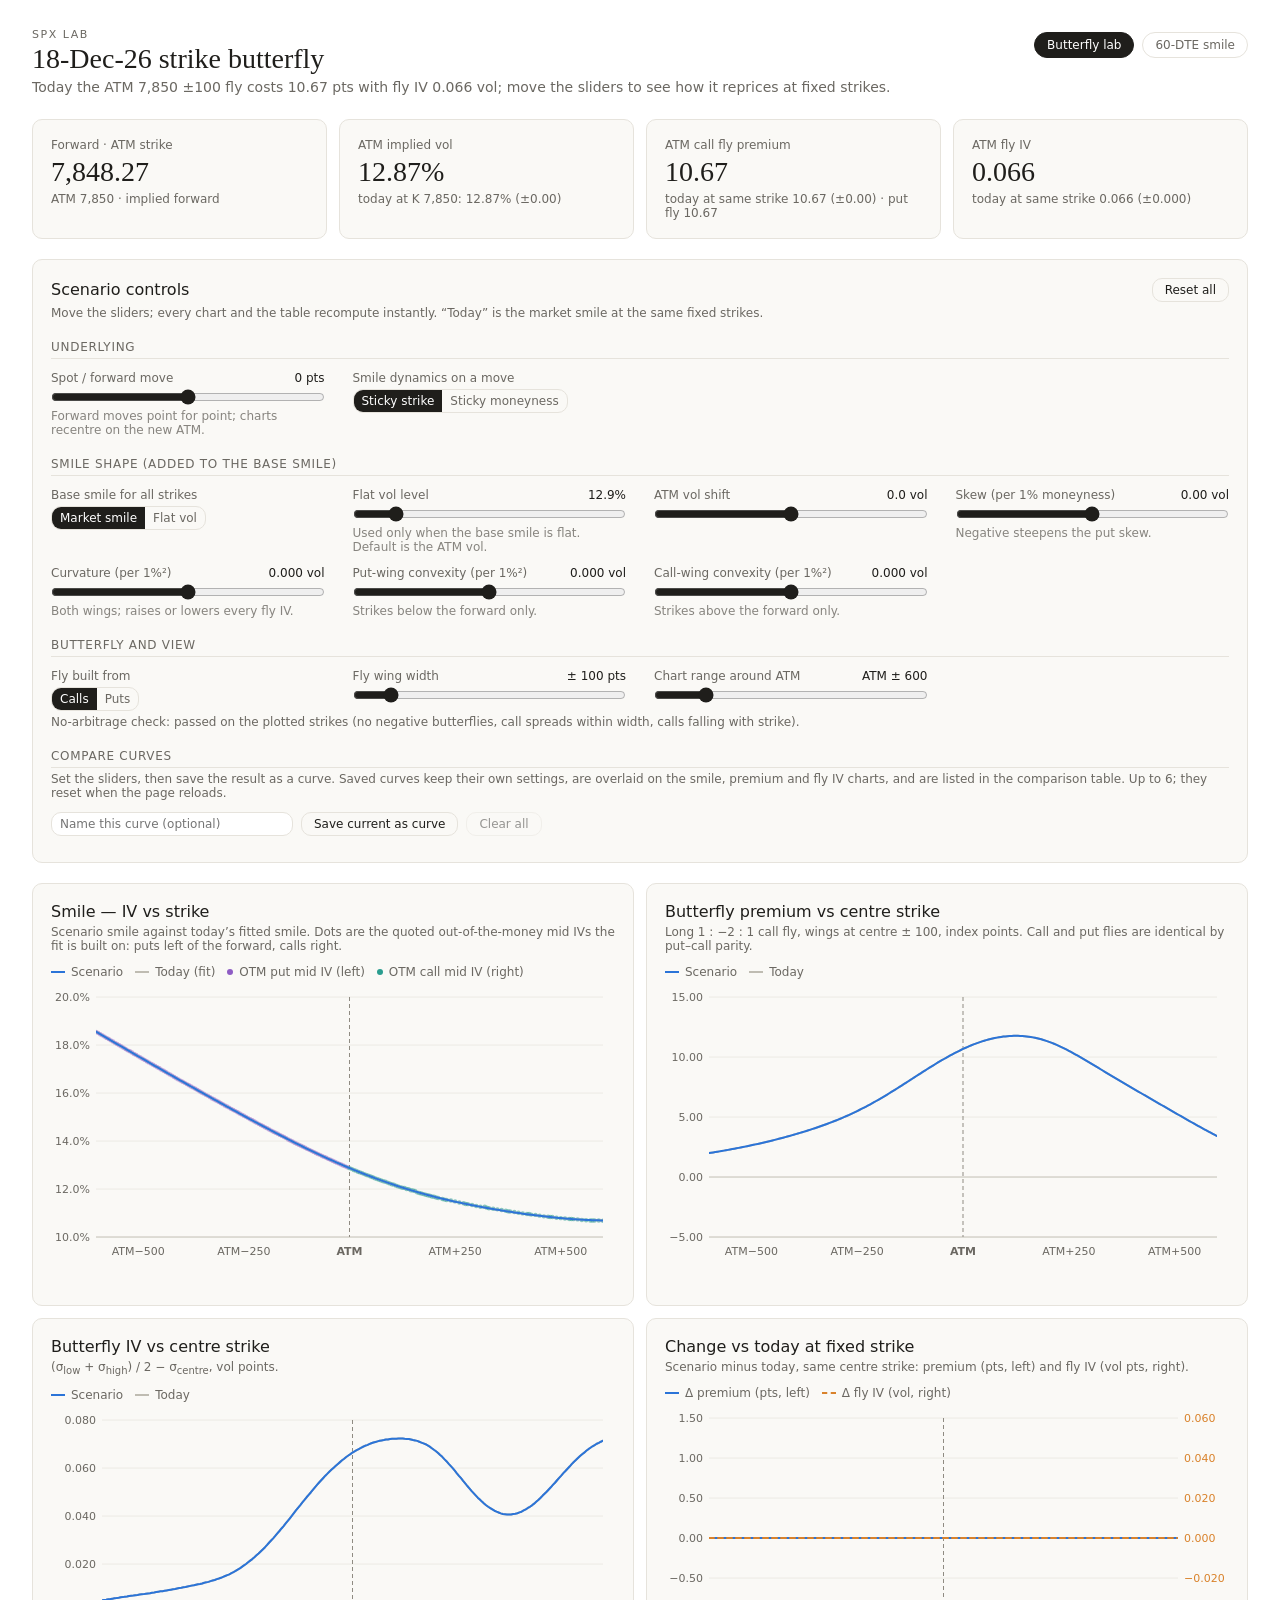
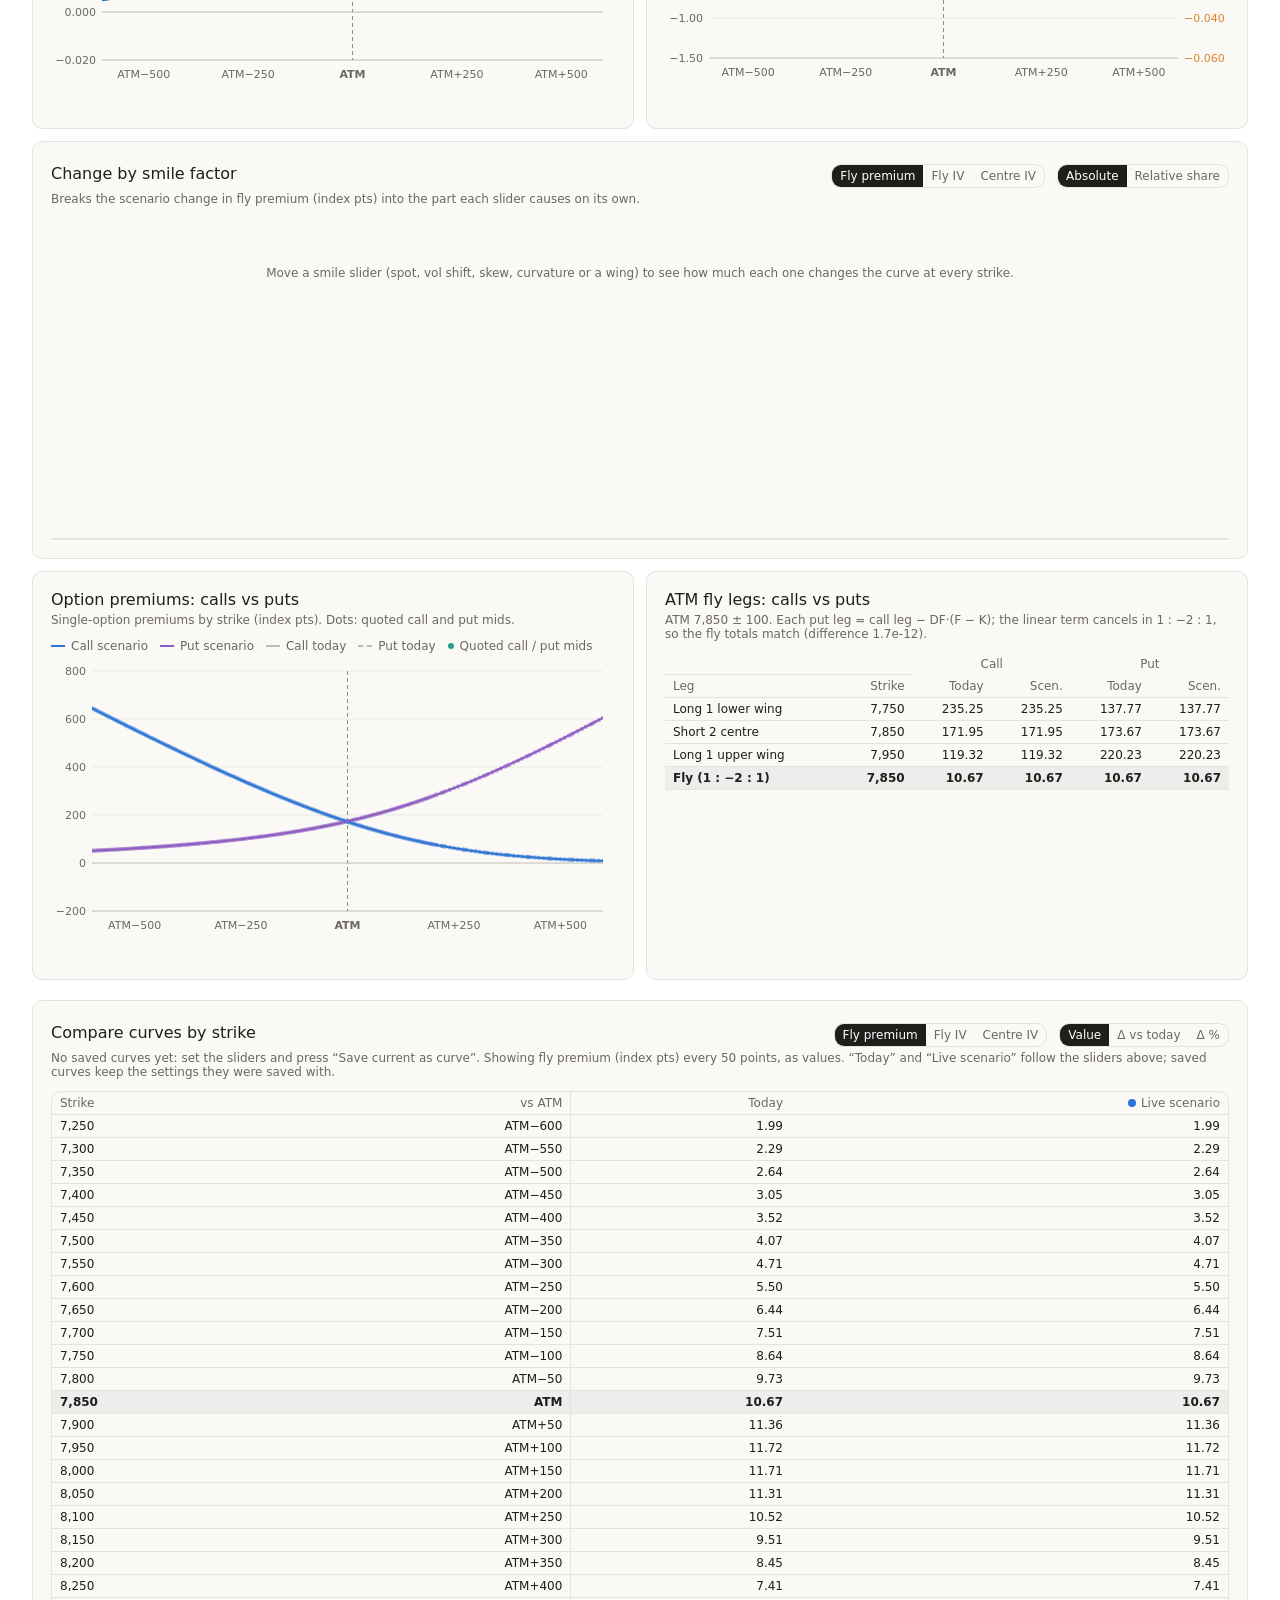
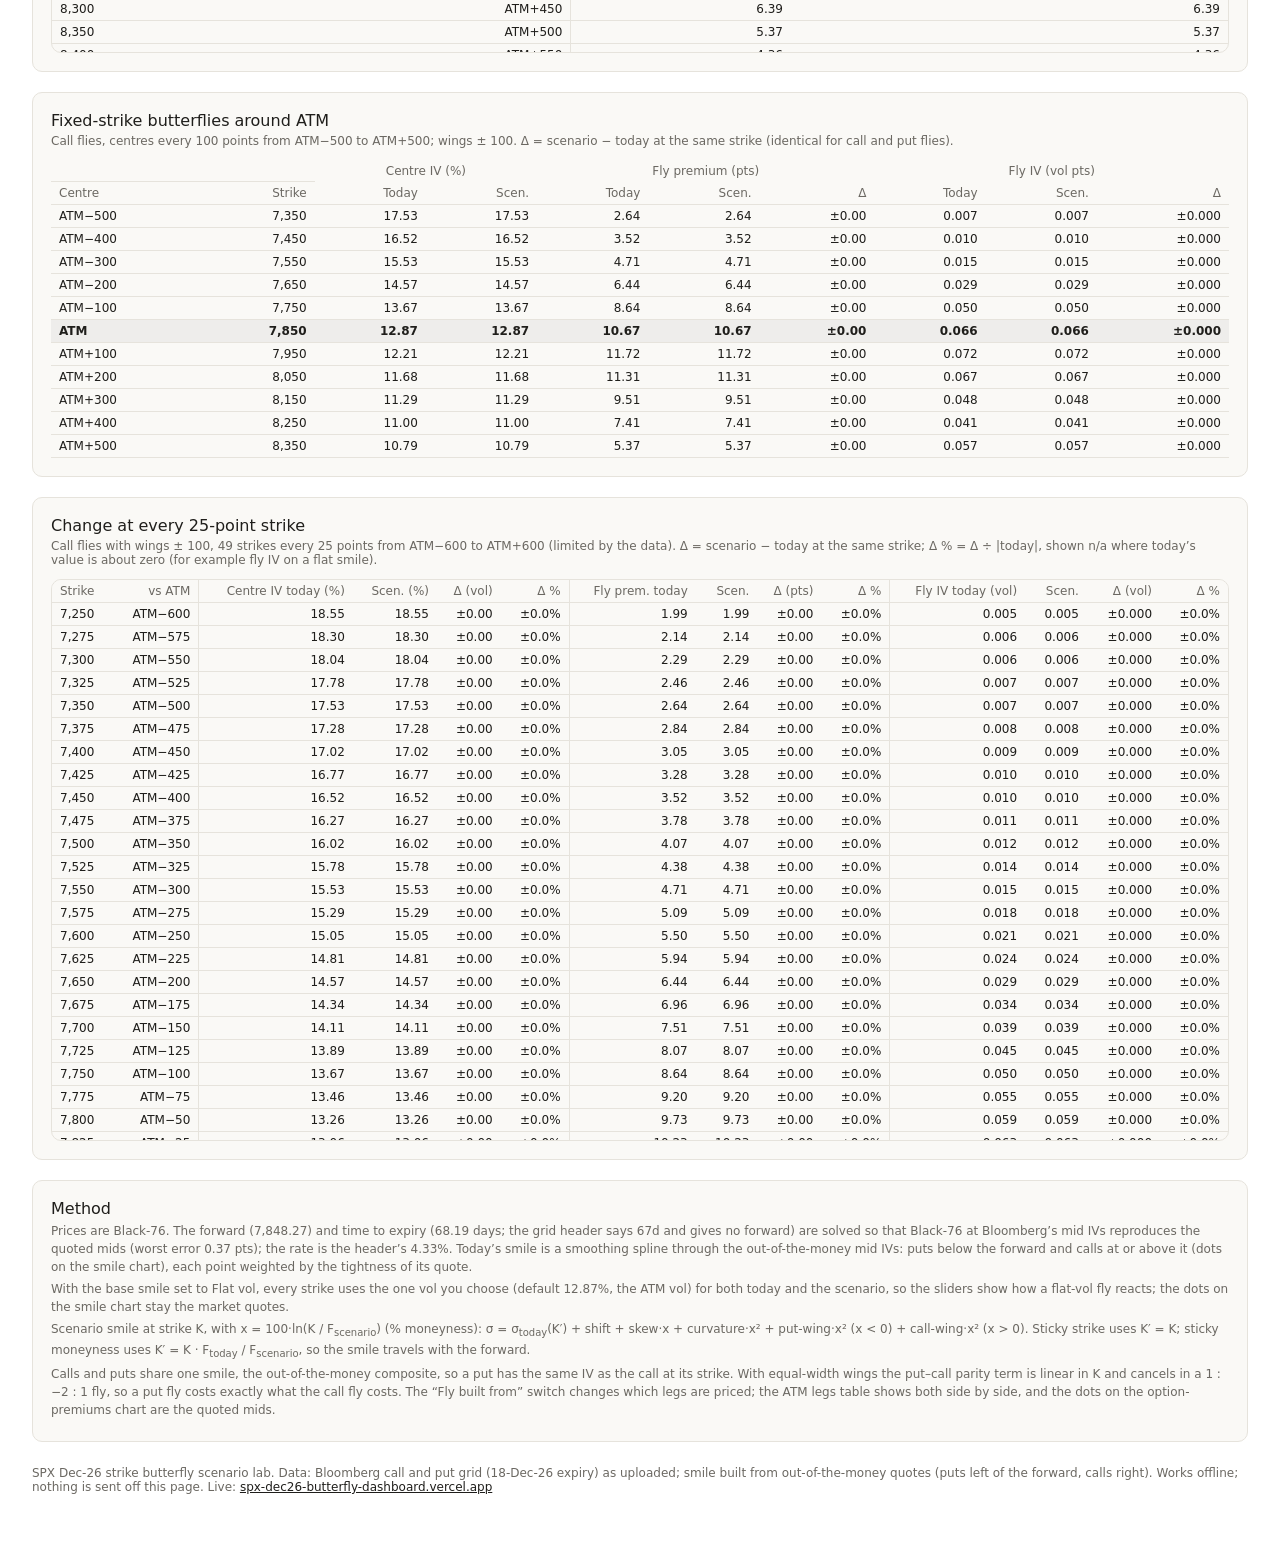
==== commit 4e7bf01e: "Fill the 60-DTE sections from the SNP ladders and add day-by-day fly curves. The smile page now shar" ====
--- a/index.html
+++ b/index.html
@@ -12,7 +12,10 @@
     <div class="fx">
       <header class="fx-head" id="top">
         <div class="fx-bar">
-          <h1>SPX 18-Dec-26 strike butterfly scenario lab</h1>
+          <div class="fx-brand">
+            <p class="fx-kicker">SPX lab</p>
+            <h1>18-Dec-26 strike butterfly</h1>
+          </div>
           <nav class="fx-nav" aria-label="Dashboards">
             <a href="index.html" aria-current="page">Butterfly lab</a>
             <a href="smile.html">60-DTE smile</a>
--- a/css/app.css
+++ b/css/app.css
@@ -87,69 +87,143 @@
 }
 .fx-foot a { color: var(--color-fg); }
 
-.fx-nav { display: flex; gap: 8px; flex-wrap: wrap; }
+.fx-kicker {
+  margin: 0 0 2px;
+  font-size: 11px;
+  letter-spacing: 0.14em;
+  text-transform: uppercase;
+  color: var(--color-fg-muted);
+}
+.fx-brand h1 { margin: 0; }
+.fx-head .fx-bar { align-items: flex-start; }
+.fx-nav { display: flex; gap: 8px; flex-wrap: wrap; margin-top: 4px; }
 .fx-nav a {
   font-size: 12px;
   text-decoration: none;
   color: var(--color-fg-muted);
   border: 1px solid var(--color-border-line);
   border-radius: 999px;
-  padding: 4px 10px;
-}
+  padding: 5px 12px;
+  background: var(--color-bg);
+}
+.fx-nav a:hover { color: var(--color-fg); border-color: var(--color-fg-muted); }
 .fx-nav a[aria-current="page"] { background: var(--color-fg); color: var(--color-bg); border-color: var(--color-fg); }
 
-body.s60-page, body.s60-page #dash-root { background: #fff; color: #31333f; }
-.s60 { display: flex; flex-direction: column; gap: 16px; color: #31333f; }
-.s60 h1 { font-family: "Source Sans 3", "Segoe UI", sans-serif; font-weight: 700; font-size: 34px; letter-spacing: -0.02em; margin: 0; color: #262730; }
-.s60 h2 { font-size: 26px; font-weight: 600; margin: 8px 0 4px; color: #262730; }
-.s60 h3 { font-size: 18px; font-weight: 600; margin: 0 0 8px; color: #262730; }
 .s60-toolbar { display: flex; gap: 8px; flex-wrap: wrap; }
-.s60-btn {
-  font: inherit; font-size: 14px; padding: 6px 14px; border-radius: 8px;
-  border: 1px solid #d6d6d8; background: #fff; color: #31333f; cursor: default;
-}
-.s60-btn:disabled { color: #b0b0b5; background: #f8f8f9; }
-.s60-controls { display: grid; grid-template-columns: 1.6fr 0.8fr 0.7fr; gap: 16px; }
+.s60-controls { display: grid; grid-template-columns: minmax(0, 1.5fr) minmax(12rem, 0.7fr) minmax(10rem, 0.5fr); gap: 16px 20px; align-items: start; }
 @media (max-width: 800px) { .s60-controls { grid-template-columns: 1fr; } }
-.s60-label { font-size: 14px; margin-bottom: 4px; color: #31333f; }
+.s60-label {
+  font-size: var(--cds-font-size-caption);
+  color: var(--color-fg-muted);
+  margin-bottom: 6px;
+}
 .s60-field {
-  min-height: 40px; border-radius: 8px; background: #f0f2f6; display: flex; align-items: center;
-  gap: 6px; padding: 6px 10px; flex-wrap: wrap;
-}
-.s60-chip { background: #ff4b4b; color: #fff; border-radius: 6px; padding: 2px 8px; font-size: 14px; }
-.s60-value { font-size: 14px; color: #31333f; }
-.s60-tabs { display: flex; gap: 4px; flex-wrap: wrap; border-bottom: 1px solid #e6e6e8; }
+  min-height: 38px;
+  border-radius: var(--cds-radius);
+  background: var(--color-bg);
+  border: 1px solid var(--color-border-line);
+  display: flex;
+  align-items: center;
+  gap: 6px;
+  padding: 6px 8px;
+  flex-wrap: wrap;
+}
+.s60-static {
+  font-size: var(--cds-font-size-body);
+  font-variant-numeric: tabular-nums;
+}
+.s60-filter, .s60-select {
+  font: inherit;
+  font-size: var(--cds-font-size-caption);
+  color: var(--color-fg);
+  background: var(--color-bg);
+  border: 1px solid var(--color-border-line);
+  border-radius: var(--cds-radius);
+  padding: 7px 10px;
+  width: 100%;
+  box-sizing: border-box;
+}
+.s60-filter { margin-top: 8px; }
+.s60-count { margin: 6px 0 0; }
+.s60-list {
+  display: grid;
+  grid-template-columns: repeat(auto-fill, minmax(7.4rem, 1fr));
+  gap: 2px;
+  max-height: 168px;
+  overflow: auto;
+  margin-top: 0;
+  border: 1px solid var(--color-border-line);
+  border-radius: var(--cds-radius);
+  background: var(--color-bg);
+  padding: 4px;
+}
+.s60-month {
+  grid-column: 1 / -1;
+  position: sticky;
+  top: 0;
+  z-index: 1;
+  font-size: 11px;
+  letter-spacing: 0.08em;
+  text-transform: uppercase;
+  color: var(--color-fg-muted);
+  background: var(--color-bg);
+  padding: 8px 8px 2px;
+}
+.s60-list button {
+  font: inherit;
+  font-size: 13px;
+  font-variant-numeric: tabular-nums;
+  text-align: left;
+  border: 0;
+  background: transparent;
+  border-radius: 6px;
+  padding: 6px 8px;
+  cursor: pointer;
+  color: var(--color-fg);
+}
+.s60-list button:hover { background: color-mix(in srgb, var(--color-fg) 7%, transparent); }
+.s60-list button.on { background: var(--color-fg); color: var(--color-bg); }
+.s60-tabs {
+  display: flex;
+  gap: 6px;
+  flex-wrap: wrap;
+  position: sticky;
+  top: 0;
+  z-index: 4;
+  padding: 8px 0;
+  background: color-mix(in srgb, var(--color-bg) 88%, transparent);
+  backdrop-filter: blur(10px);
+  border-bottom: 1px solid var(--color-border-line);
+}
 .s60-tabs button {
-  font: inherit; font-size: 14px; background: transparent; border: 0; border-bottom: 2px solid transparent;
-  padding: 8px 12px; color: #31333f; cursor: pointer; margin-bottom: -1px;
-}
-.s60-tabs button[aria-selected="true"] { color: #ff4b4b; border-bottom-color: #ff4b4b; }
-.s60-panel { display: none; }
-.s60-panel.on { display: block; }
-.s60-metrics { display: grid; grid-template-columns: 1fr 1fr; gap: 12px; max-width: 640px; }
-.s60-metric .lbl { font-size: 14px; color: #31333f; }
-.s60-metric .val { font-size: 32px; font-weight: 600; line-height: 1.15; }
-.s60-delta { display: inline-flex; align-items: center; gap: 4px; color: #ff4b4b; background: #fff; border: 1px solid #ffd0d0; border-radius: 999px; font-size: 14px; padding: 1px 8px; }
-.s60-grid { display: grid; grid-template-columns: 1fr 1fr; gap: 18px; }
-@media (max-width: 900px) { .s60-grid, .s60-metrics { grid-template-columns: 1fr; } }
-.s60-card { background: #fff; min-width: 0; }
+  font: inherit;
+  font-size: 12px;
+  background: var(--color-bg);
+  border: 1px solid var(--color-border-line);
+  border-radius: 999px;
+  padding: 5px 12px;
+  color: var(--color-fg-muted);
+  cursor: pointer;
+}
+.s60-tabs button:hover { color: var(--color-fg); border-color: var(--color-fg-muted); }
+.s60-tabs button[aria-selected="true"] { background: var(--color-fg); color: var(--color-bg); border-color: var(--color-fg); }
+.s60-panel { display: none; flex-direction: column; gap: var(--cds-gap-md); }
+.s60-panel.on { display: flex; }
+.s60-panel h3 {
+  font-size: var(--cds-font-size-heading);
+  font-weight: var(--cds-font-weight-medium);
+  margin: var(--cds-gap-lg) 0 var(--cds-gap-sm);
+}
+.s60-panel h3:first-of-type { margin-top: var(--cds-gap-md); }
 .s60-chart { position: relative; min-height: 320px; }
 .s60-chart svg { display: block; overflow: visible; }
-.s60-note { font-size: 14px; color: #31333f; margin: 8px 0; }
-.s60-kpis { display: grid; grid-template-columns: repeat(auto-fit, minmax(180px, 1fr)); gap: 12px; margin: 8px 0 16px; }
-.s60-kpi { background: #f8f9fb; border-radius: 8px; padding: 12px 14px; }
-.s60-kpi .lbl { font-size: 13px; color: #555; }
-.s60-kpi .val { font-size: 22px; font-weight: 600; }
-.s60-kpi .sub { font-size: 13px; color: #ff4b4b; }
-.s60-kpi .sub.up { color: #0e8a16; }
-.s60 table { width: 100%; border-collapse: collapse; font-size: 13px; font-variant-numeric: tabular-nums; }
-.s60 th, .s60 td { text-align: right; padding: 6px 8px; border-bottom: 1px solid #eee; }
-.s60 th:first-child, .s60 td:first-child { text-align: left; }
-.s60 th { color: #666; font-weight: 600; position: sticky; top: 0; background: #fff; }
-.s60 .up { color: #0e8a16; } .s60 .dn { color: #d62728; }
-.s60-scroll { max-height: 420px; overflow: auto; border: 1px solid #eee; border-radius: 8px; }
-.s60-legend { display: flex; gap: 14px; font-size: 13px; color: #444; margin-bottom: 6px; }
-.s60-legend i { display: inline-block; width: 14px; height: 3px; margin-right: 6px; vertical-align: middle; }
+.s60-kpis { margin-bottom: var(--cds-gap-md); }
+.fx h3 { font-size: var(--cds-font-size-heading); font-weight: 500; margin: 0 0 8px; }
+.s60-block { margin-top: var(--cds-gap-lg); }
+.s60-block h3 { margin-bottom: 8px; }
+.s60-bullets { margin: 8px 0 16px; padding-left: 18px; font-size: var(--cds-font-size-body); }
+.s60-bullets li { margin: 4px 0; }
+#s60-reg-date, .s60-date { max-width: 16rem; }
 
 .fx {
   font-family: var(--font-anthropic-sans);
@@ -201,6 +275,10 @@
   font-variant-numeric: tabular-nums;
   margin-top: var(--cds-gap-xs);
 }
+.fx-kpi .sub.fx-up { color: var(--color-ok); }
+.fx-kpi .sub.fx-dn { color: var(--color-bad); }
+.fx-card .fx-kpi { background: var(--color-bg); }
+.fx-bar .s60-select { width: auto; min-width: 11rem; }
 
 .fx-up { color: var(--color-ok); }
 .fx-dn { color: var(--color-bad); }
@@ -296,7 +374,13 @@
   color: var(--color-fg);
   cursor: pointer;
 }
+.fx-reset:hover:not(:disabled) { background: color-mix(in srgb, var(--color-fg) 6%, transparent); }
 .fx-reset:disabled { opacity: 0.45; cursor: default; }
+.fx-seg button:hover { color: var(--color-fg); }
+button:focus-visible, a:focus-visible, input:focus-visible, select:focus-visible {
+  outline: 2px solid var(--cds-chart-categorical-1);
+  outline-offset: 2px;
+}
 
 .fx-charts {
   display: grid;
@@ -416,6 +500,7 @@
   font: inherit;
   padding: 0 2px;
 }
+.fx-chip button:disabled { opacity: 0.35; cursor: default; }
 .fx-chip input { margin: 0; }
 
 .fx-cmp-ctl { display: flex; gap: var(--cds-gap-md); flex-wrap: wrap; }
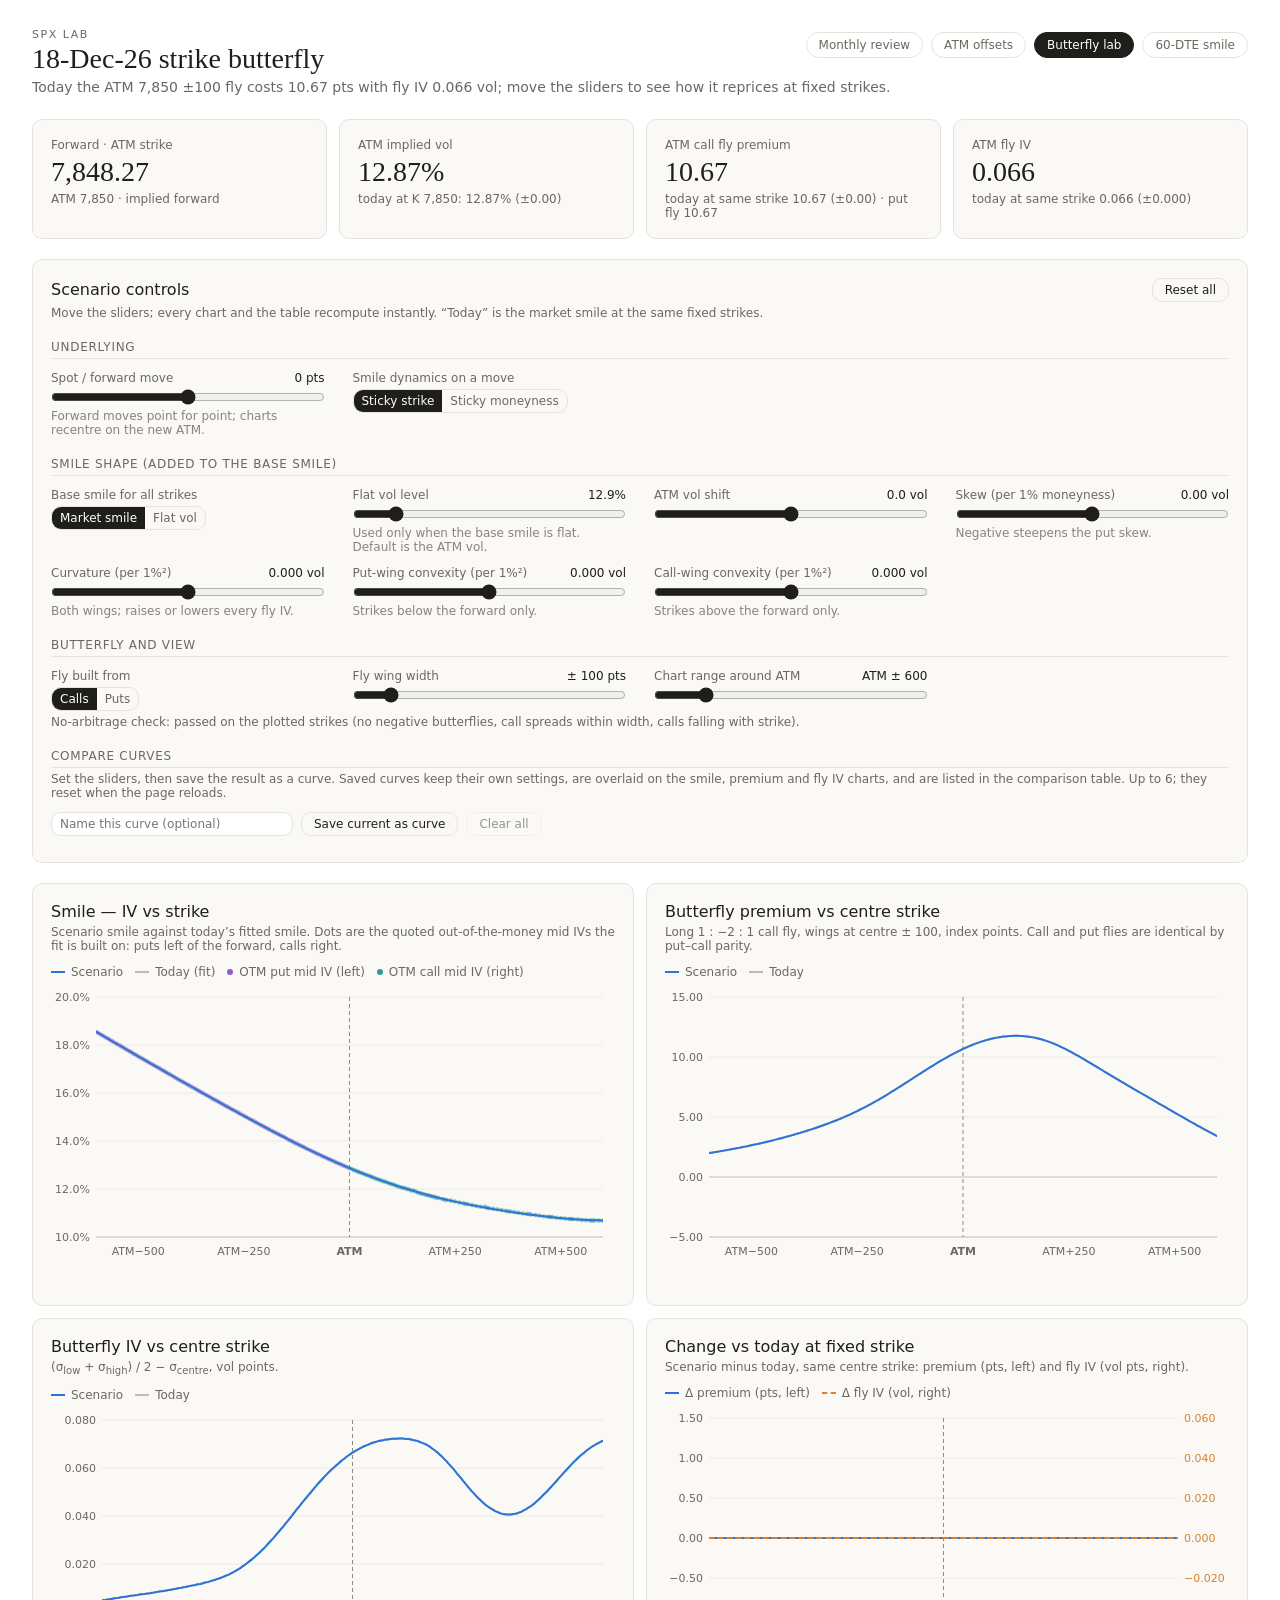
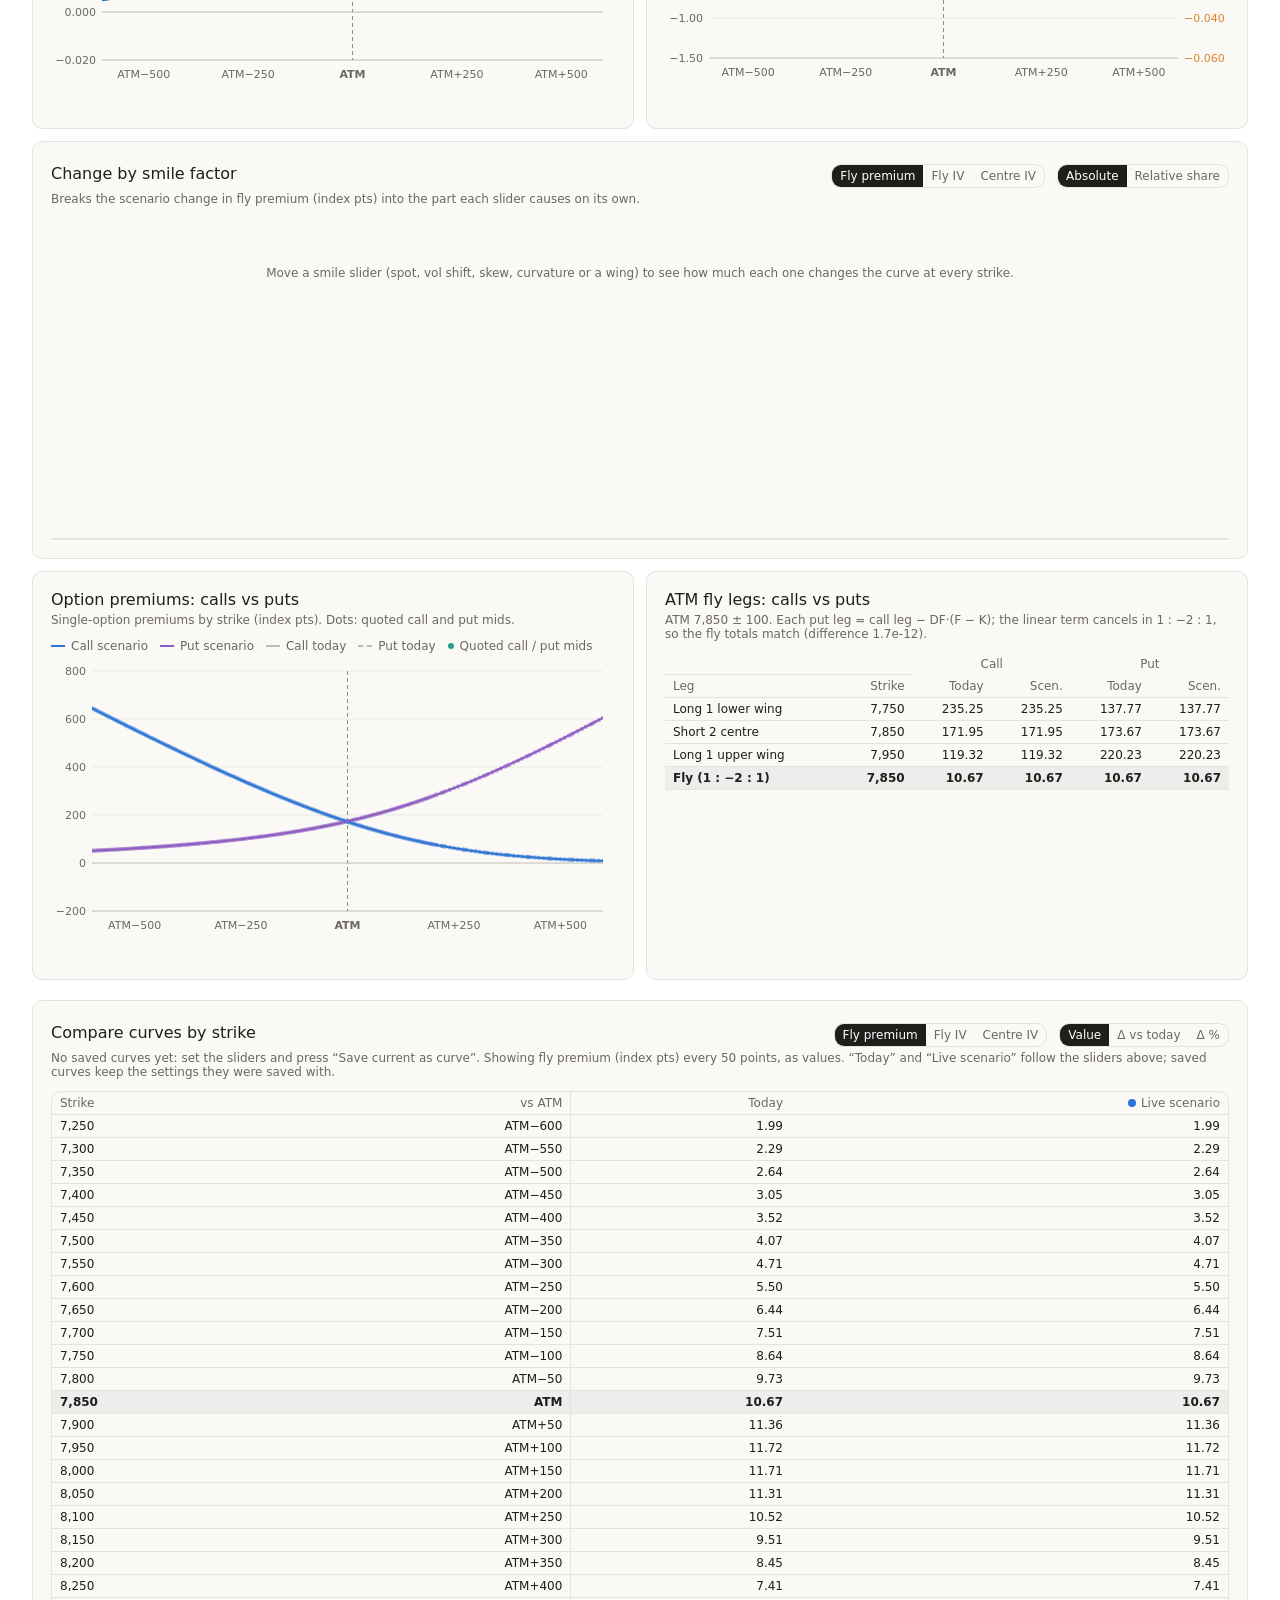
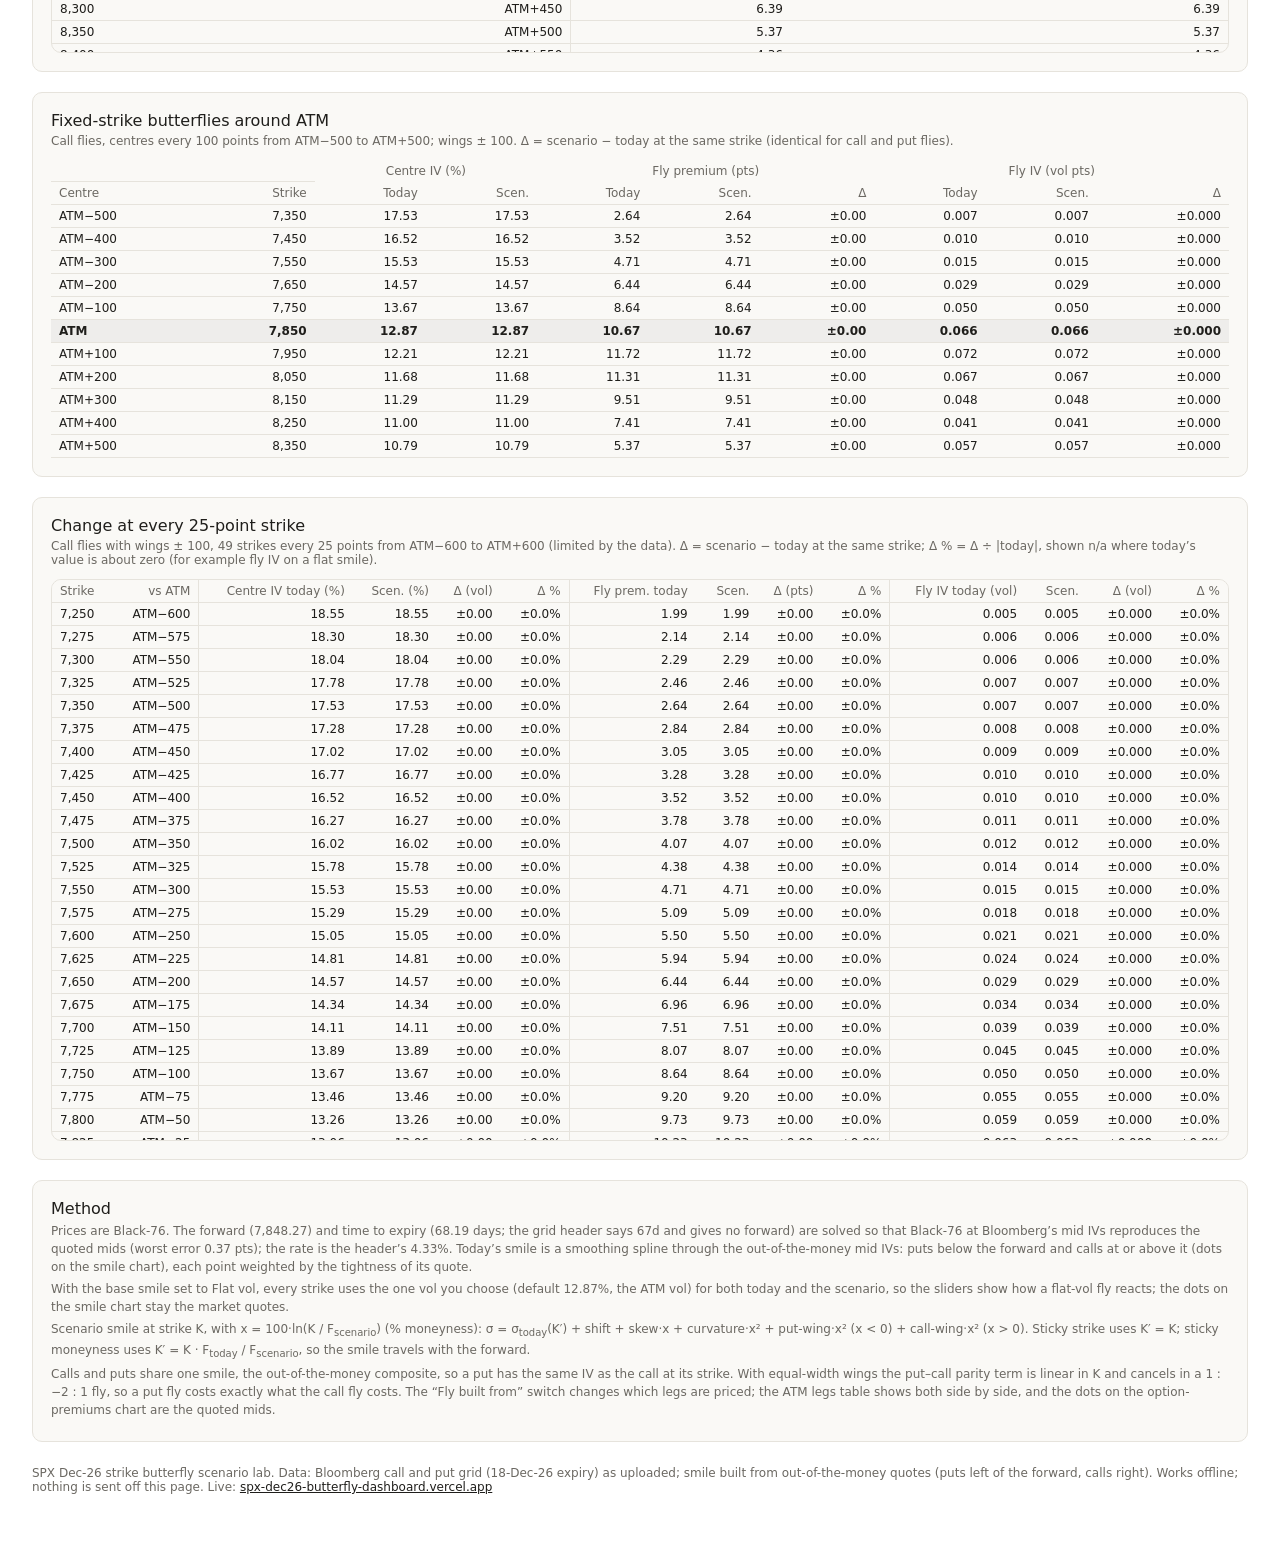
==== commit f3a3c6f3: "Add ATM-offset vol and premium, and color the daily changes. Co-authored-by: Cursor <cursoragent@cur" ====
--- a/index.html
+++ b/index.html
@@ -17,6 +17,8 @@
             <h1>18-Dec-26 strike butterfly</h1>
           </div>
           <nav class="fx-nav" aria-label="Dashboards">
+            <a href="smile.html#month">Monthly review</a>
+            <a href="smile.html#atm">ATM offsets</a>
             <a href="index.html" aria-current="page">Butterfly lab</a>
             <a href="smile.html">60-DTE smile</a>
           </nav>
--- a/css/app.css
+++ b/css/app.css
@@ -450,6 +450,25 @@
   border-radius: var(--cds-radius);
 }
 .fx-detail-wrap table { margin: 0; }
+.s60-month-wrap { max-height: 640px; }
+.s60-month-tbl { border-collapse: separate; border-spacing: 0; min-width: 100%; }
+.s60-month-tbl th:first-child,
+.s60-month-tbl td:first-child {
+  position: sticky;
+  left: 0;
+  background: var(--color-panel);
+  z-index: 2;
+  min-width: 11rem;
+  box-shadow: 1px 0 0 var(--color-border-line);
+}
+.s60-month-wrap thead th:first-child { z-index: 4; }
+.s60-month-tbl tr.s60-grp td {
+  font-weight: 600;
+  background: color-mix(in srgb, var(--color-fg) 7%, var(--color-panel));
+}
+.s60-chg { font-size: 0.75rem; line-height: 1.25; color: var(--color-fg-muted); }
+.s60-chg.fx-up { color: #1f9d55; font-weight: 600; }
+.s60-chg.fx-dn { color: #d64545; font-weight: 600; }
 .fx-detail-wrap thead th {
   position: sticky;
   top: 0;
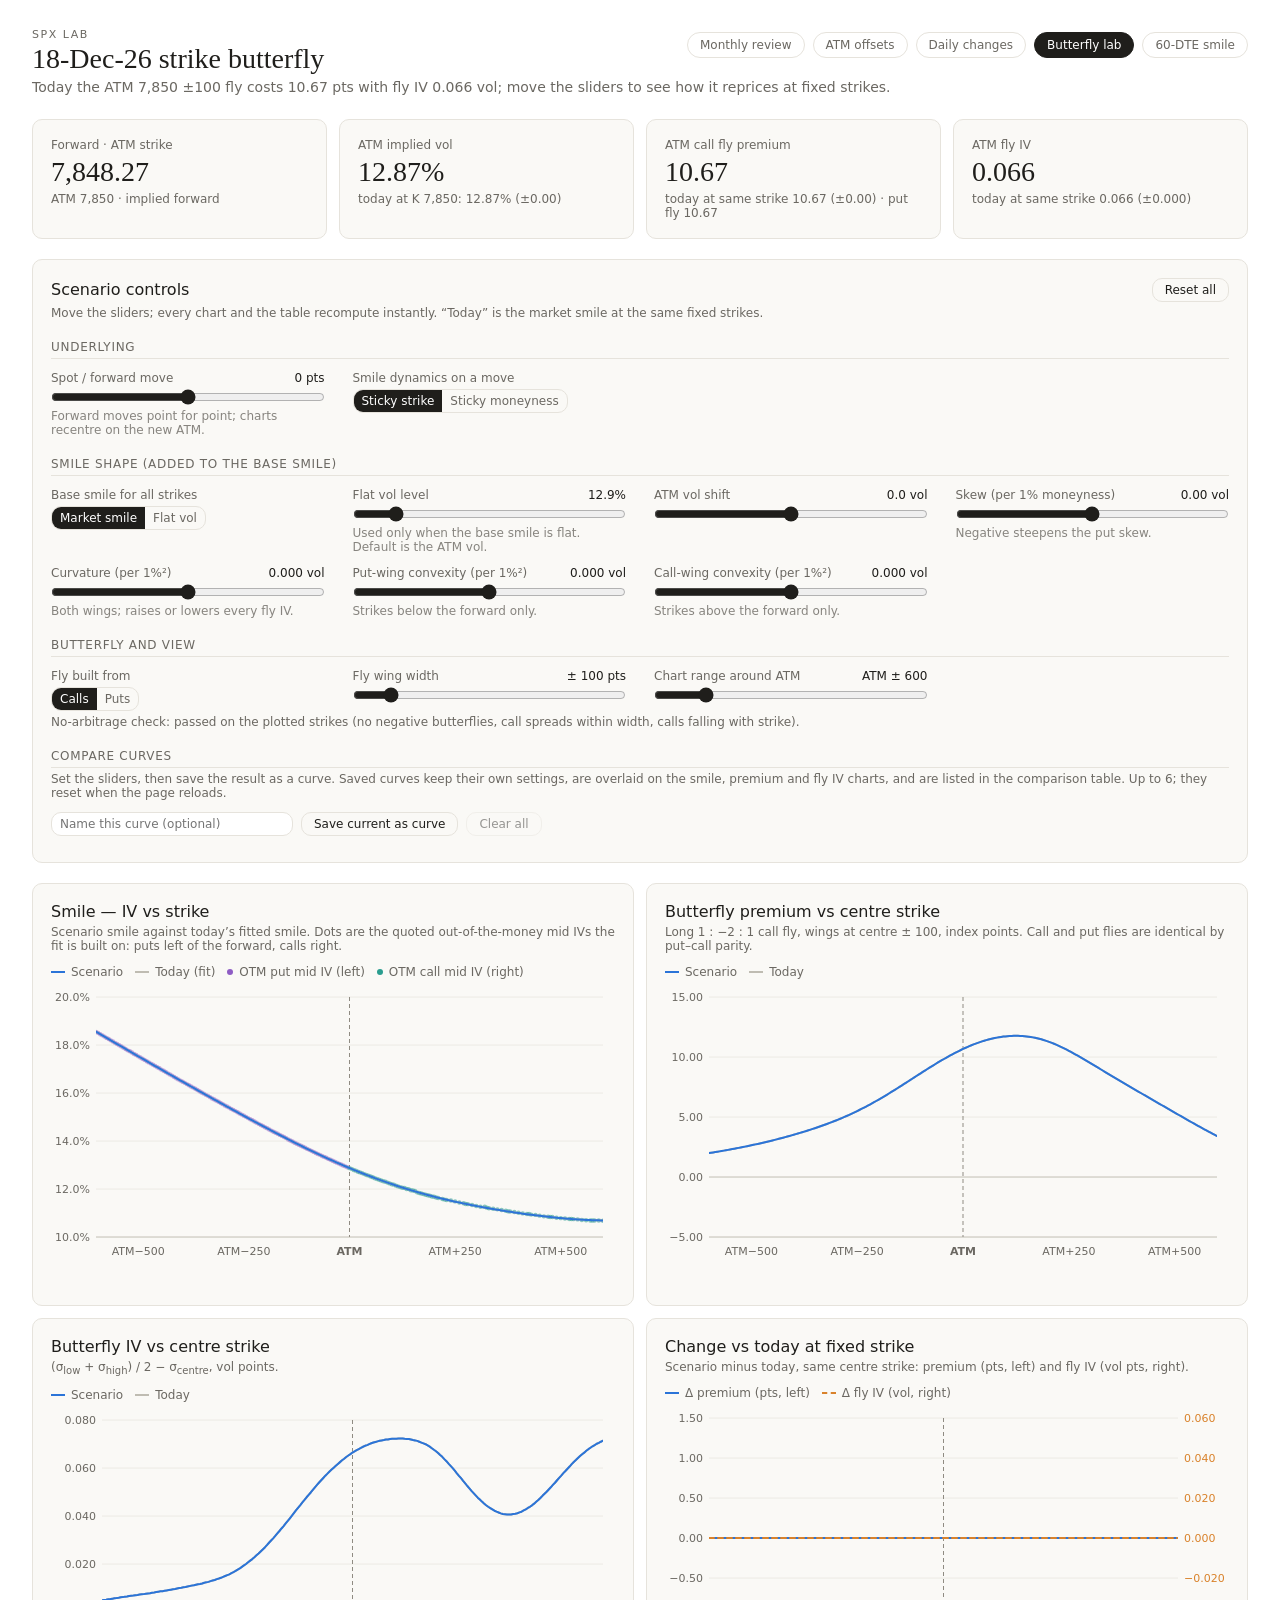
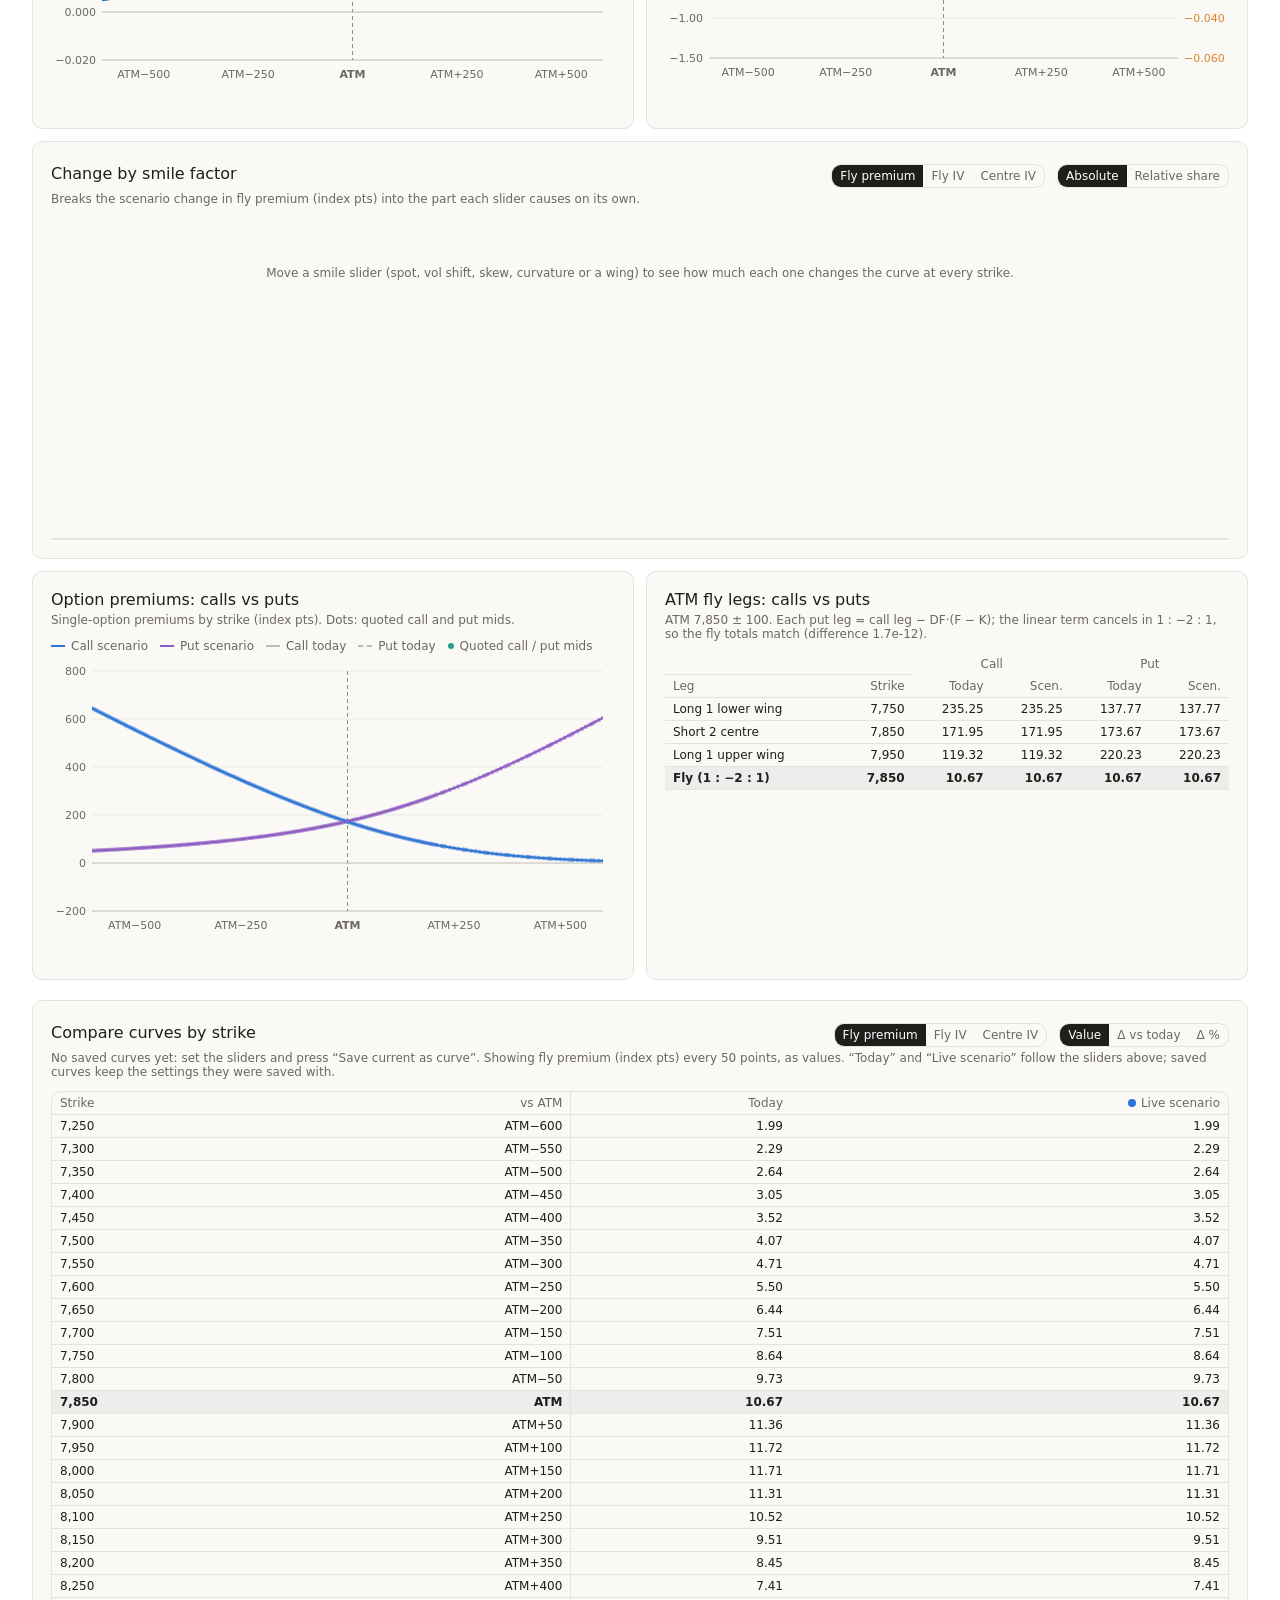
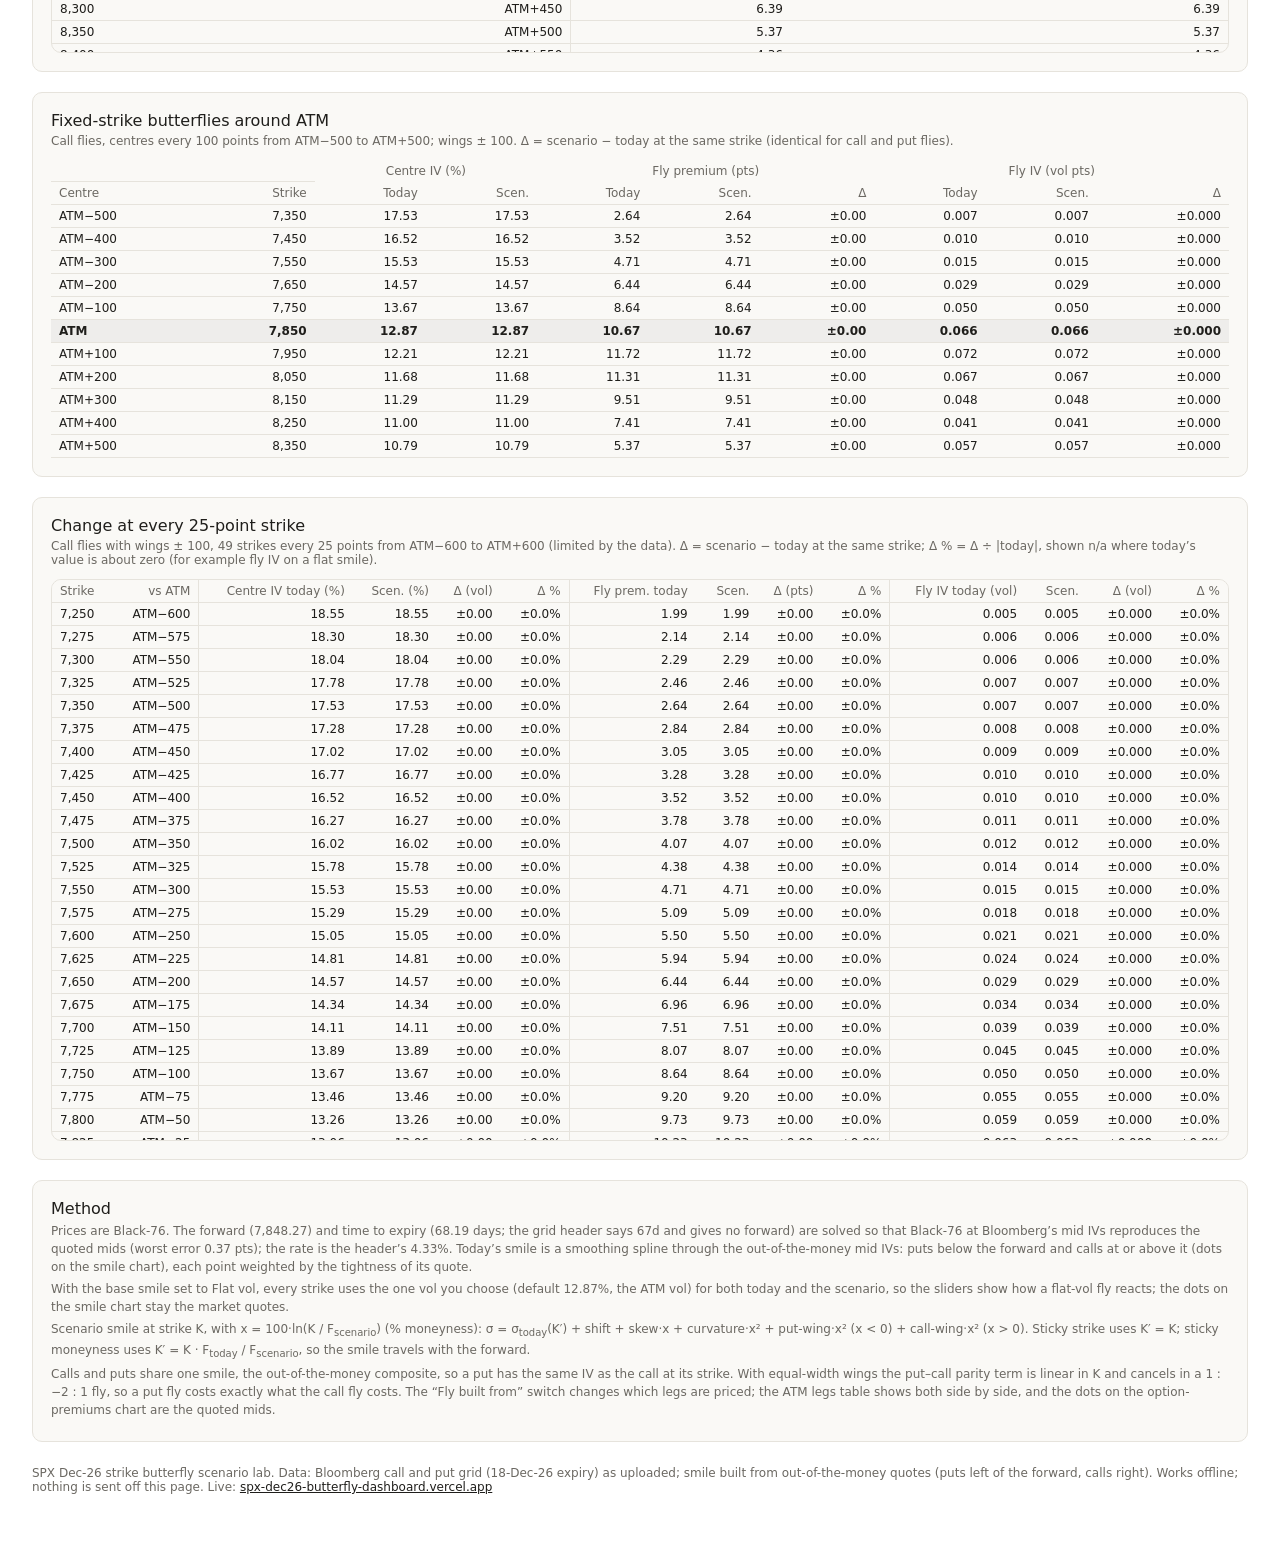
==== commit 6f410f44: "Add daily change histograms, ATM-offset flies, and curve switches. Co-authored-by: Cursor <cursorage" ====
--- a/index.html
+++ b/index.html
@@ -19,6 +19,7 @@
           <nav class="fx-nav" aria-label="Dashboards">
             <a href="smile.html#month">Monthly review</a>
             <a href="smile.html#atm">ATM offsets</a>
+            <a href="smile.html#changes">Daily changes</a>
             <a href="index.html" aria-current="page">Butterfly lab</a>
             <a href="smile.html">60-DTE smile</a>
           </nav>
--- a/css/app.css
+++ b/css/app.css
@@ -467,6 +467,12 @@
   background: color-mix(in srgb, var(--color-fg) 7%, var(--color-panel));
 }
 .s60-chg { font-size: 0.75rem; line-height: 1.25; color: var(--color-fg-muted); }
+.s60-toggles { display: flex; flex-wrap: wrap; gap: 8px 14px; align-items: center; }
+.s60-toggles label { display: inline-flex; align-items: center; gap: 6px; font-size: var(--cds-font-size-caption); }
+.s60-toggles i { width: 10px; height: 10px; border-radius: 2px; display: inline-block; }
+.s60-hgrid { display: grid; grid-template-columns: 1fr 1fr; gap: 4px 20px; }
+@media (max-width: 900px) { .s60-hgrid { grid-template-columns: 1fr; } }
+.s60-chart.s60-short { min-height: 220px; }
 .s60-chg.fx-up { color: #1f9d55; font-weight: 600; }
 .s60-chg.fx-dn { color: #d64545; font-weight: 600; }
 .fx-detail-wrap thead th {
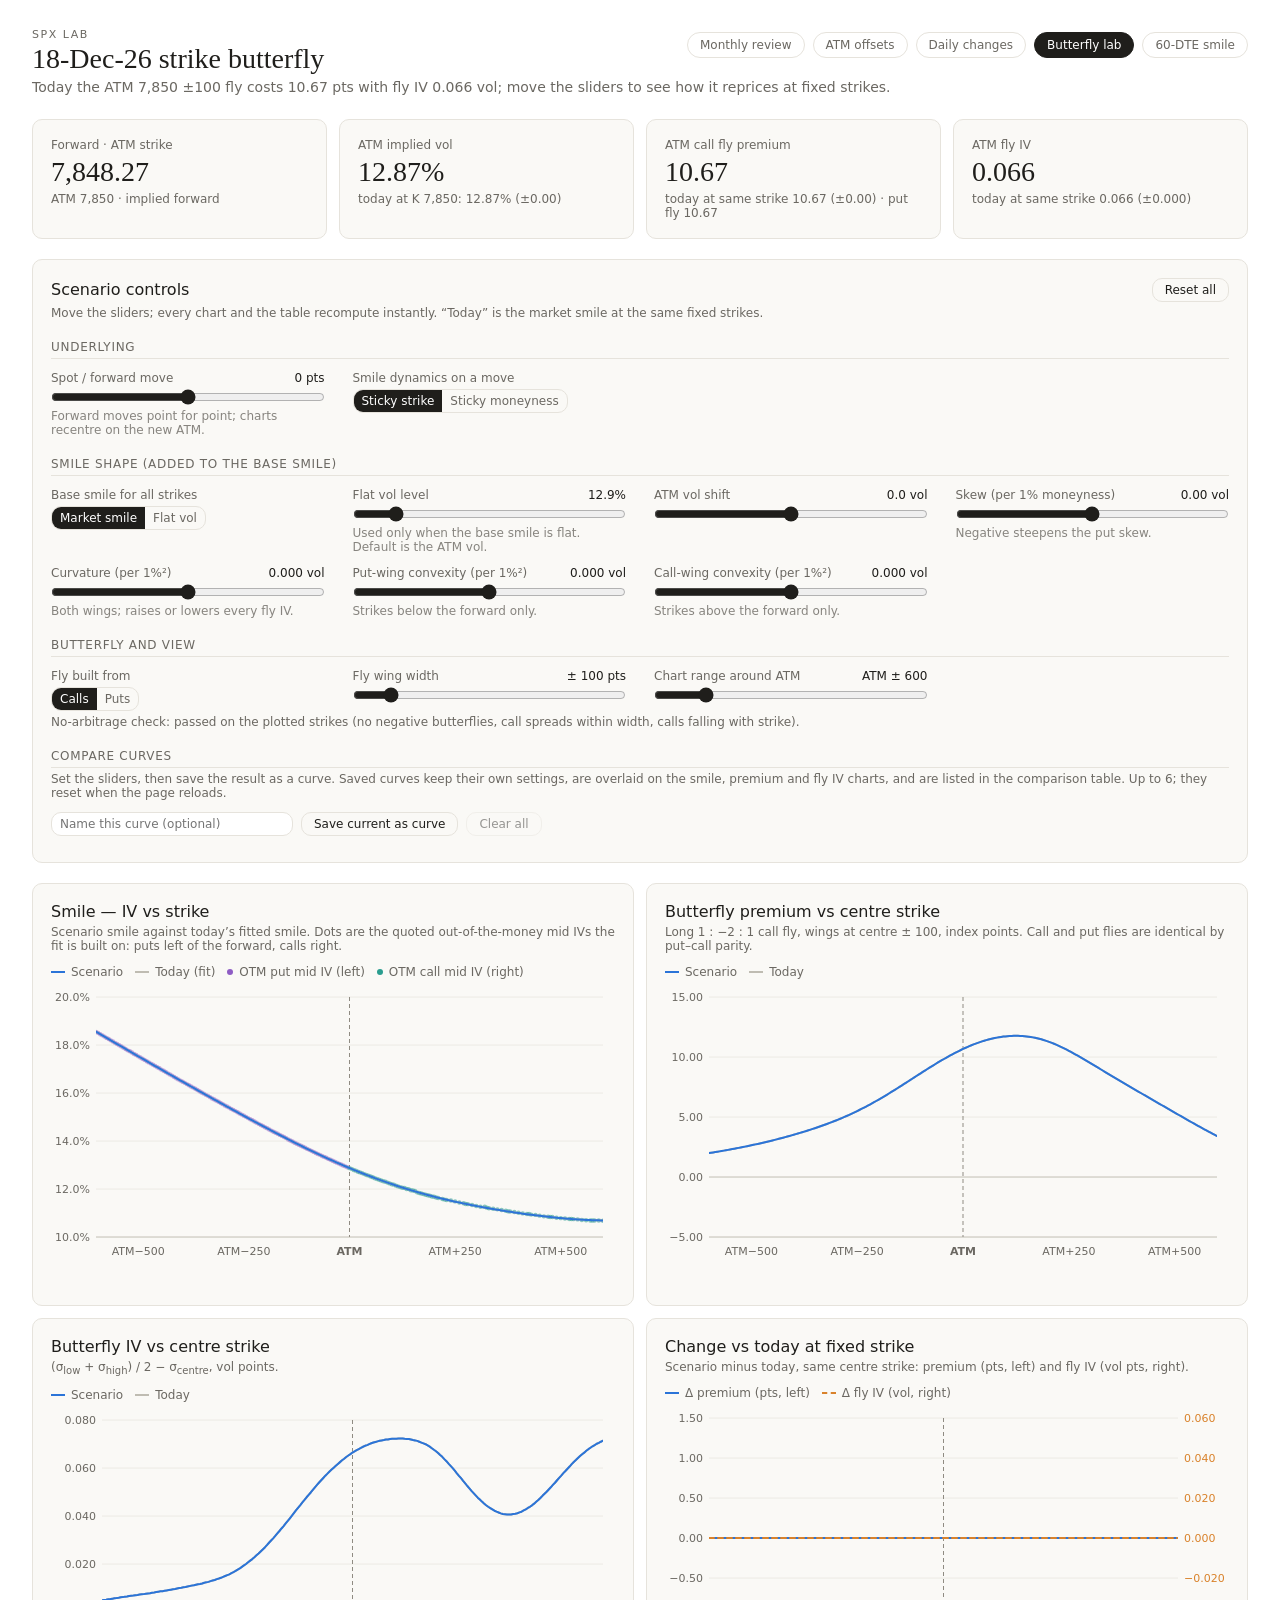
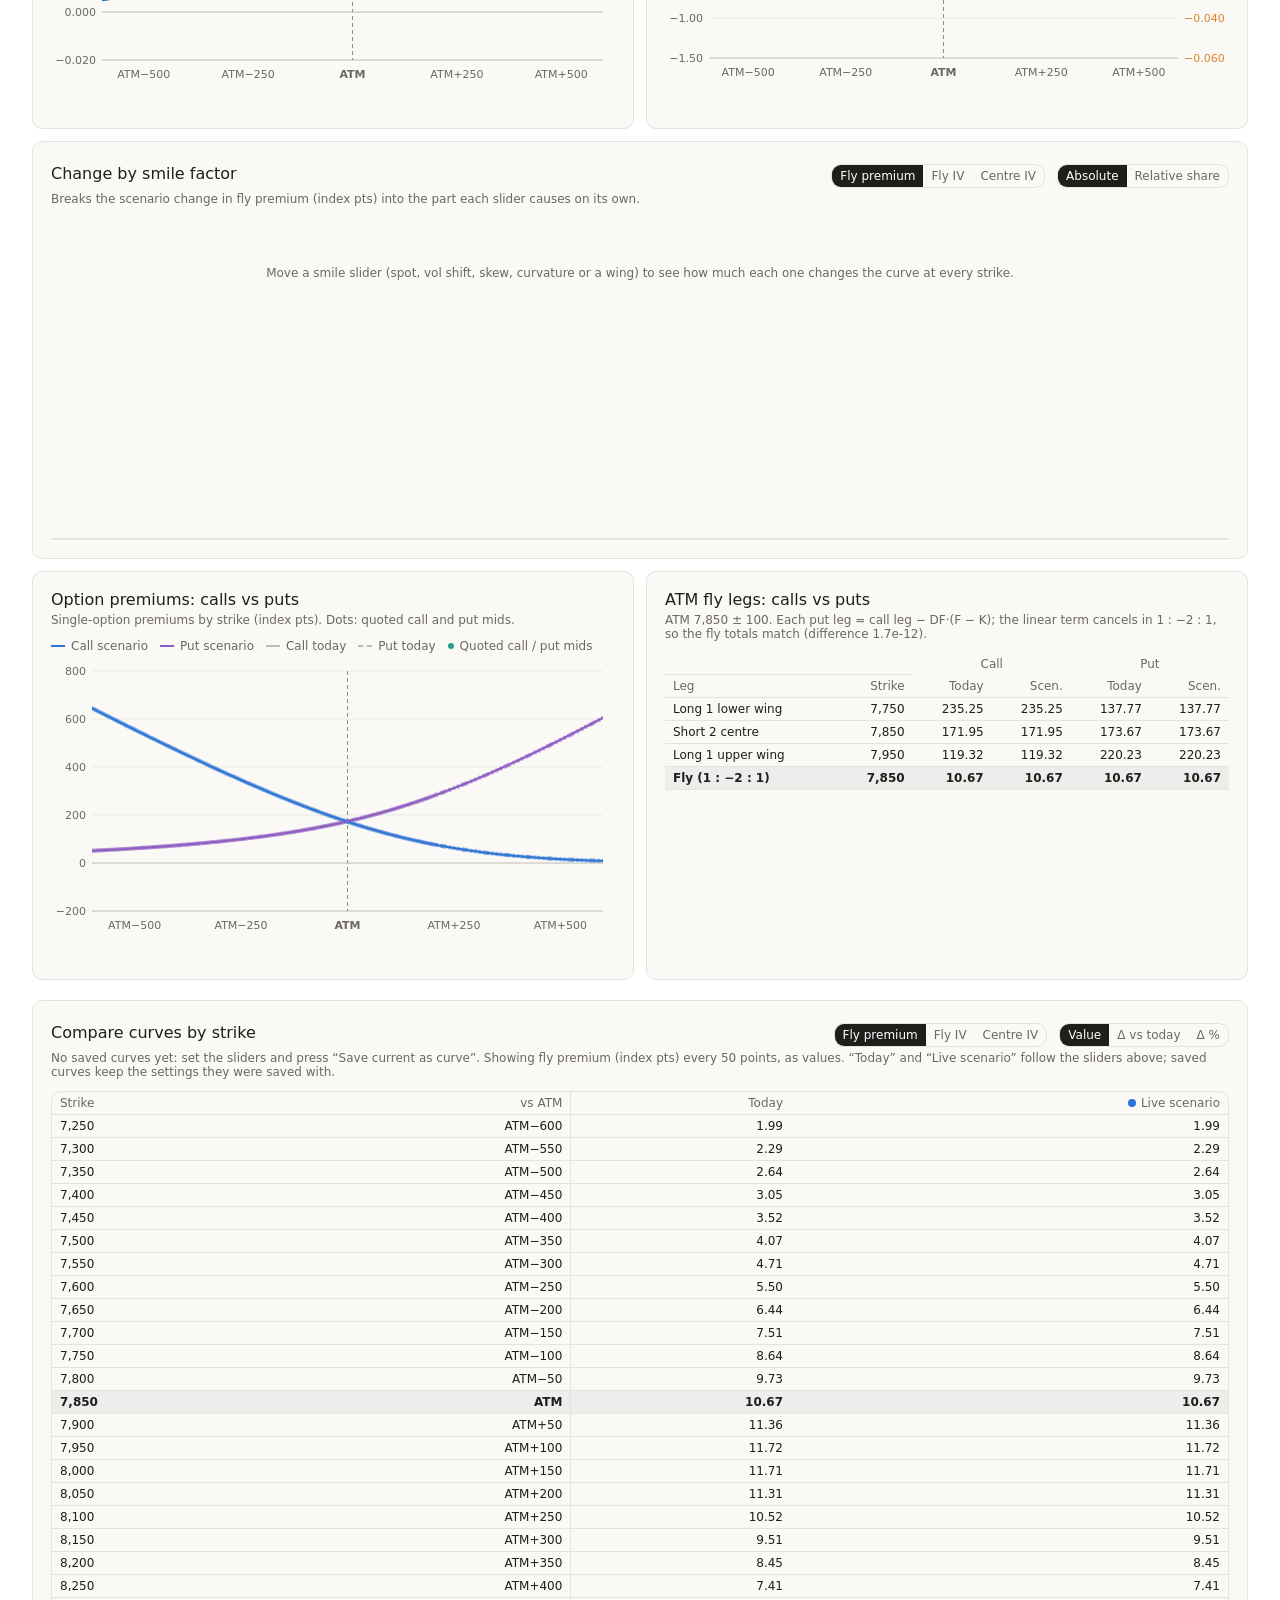
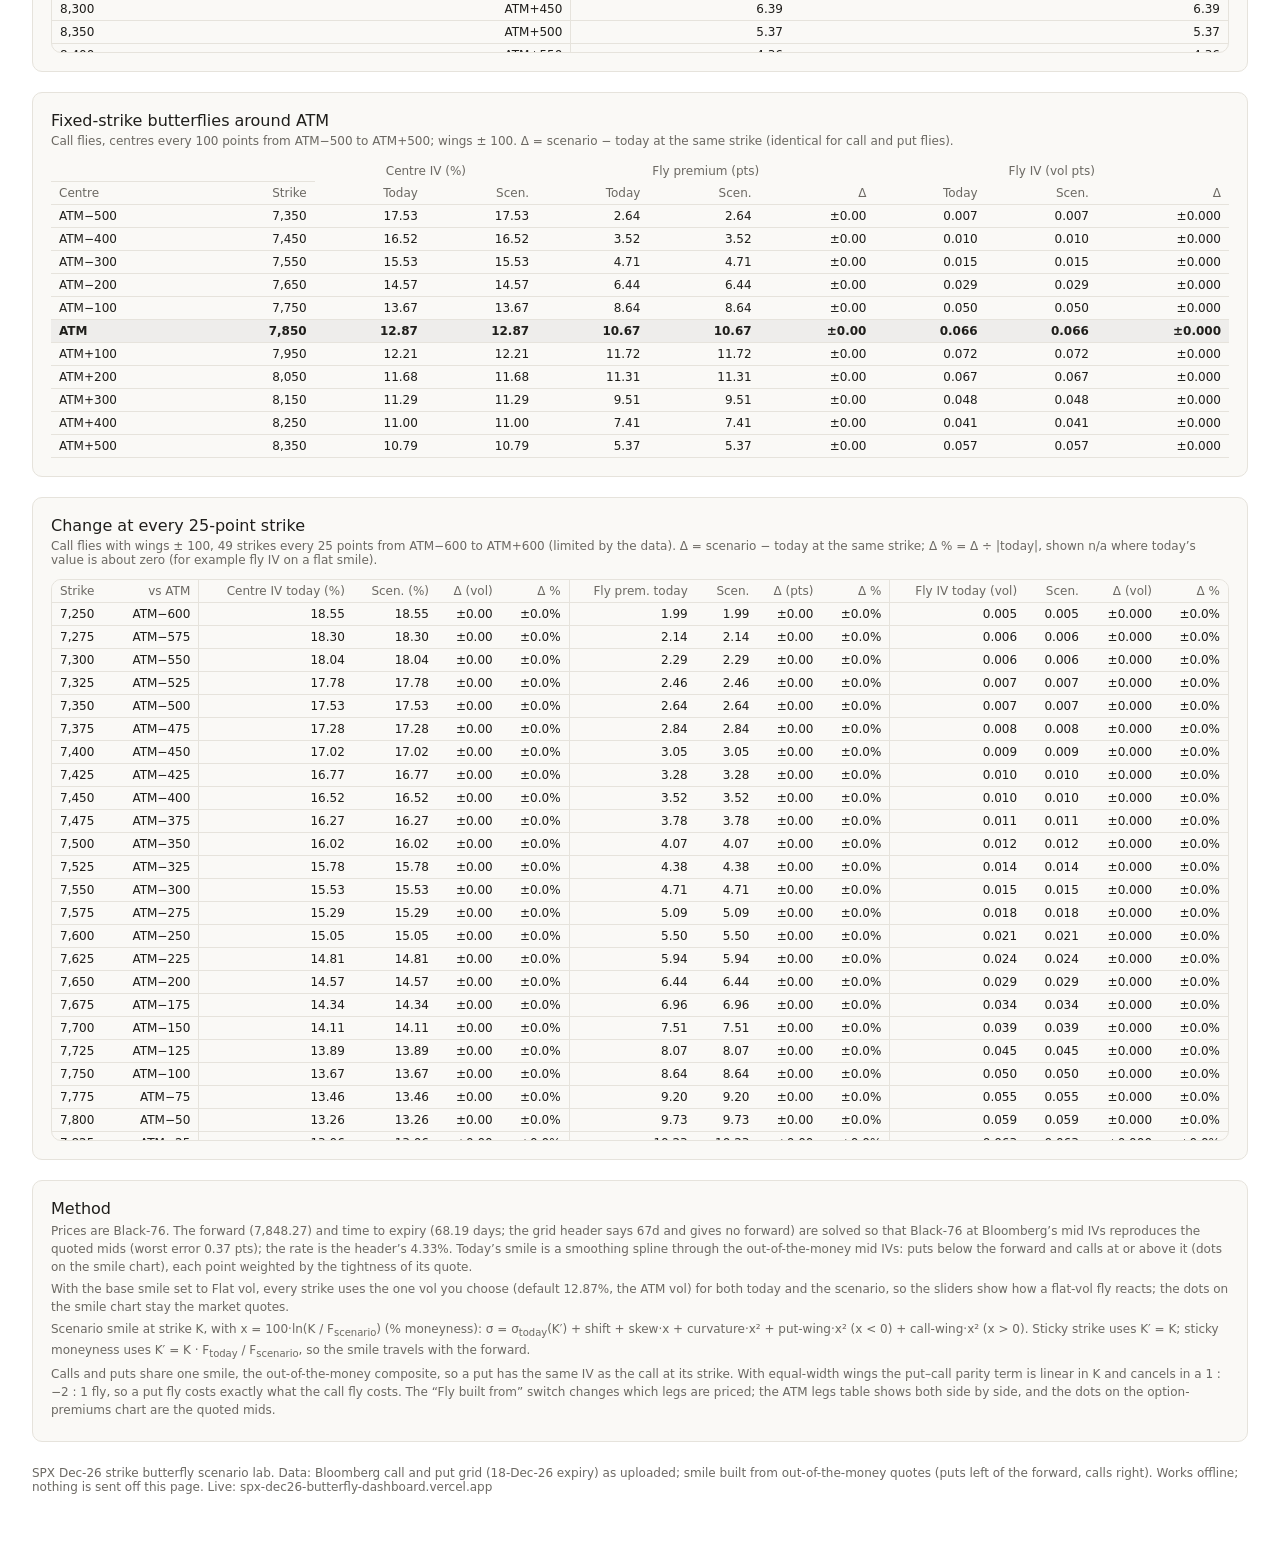
==== commit b1b142e7: "Make the header and footer labels inert so a click does not open a page. Co-authored-by: Cursor <cur" ====
--- a/index.html
+++ b/index.html
@@ -17,11 +17,11 @@
             <h1>18-Dec-26 strike butterfly</h1>
           </div>
           <nav class="fx-nav" aria-label="Dashboards">
-            <a href="smile.html#month">Monthly review</a>
-            <a href="smile.html#atm">ATM offsets</a>
-            <a href="smile.html#changes">Daily changes</a>
-            <a href="index.html" aria-current="page">Butterfly lab</a>
-            <a href="smile.html">60-DTE smile</a>
+            <span>Monthly review</span>
+            <span>ATM offsets</span>
+            <span>Daily changes</span>
+            <span aria-current="page">Butterfly lab</span>
+            <span>60-DTE smile</span>
           </nav>
         </div>
         <p class="fx-take" id="fx-take"></p>
@@ -157,7 +157,7 @@
         <p>Calls and puts share one smile, the out-of-the-money composite, so a put has the same IV as the call at its strike. With equal-width wings the put–call parity term is linear in K and cancels in a 1 : −2 : 1 fly, so a put fly costs exactly what the call fly costs. The “Fly built from” switch changes which legs are priced; the ATM legs table shows both side by side, and the dots on the option-premiums chart are the quoted mids.</p>
       </section>
     </div>
-    <p class="fx-foot">SPX Dec-26 strike butterfly scenario lab. Data: Bloomberg call and put grid (18-Dec-26 expiry) as uploaded; smile built from out-of-the-money quotes (puts left of the forward, calls right). Works offline; nothing is sent off this page. Live: <a href="https://spx-dec26-butterfly-dashboard.vercel.app">spx-dec26-butterfly-dashboard.vercel.app</a></p>
+    <p class="fx-foot">SPX Dec-26 strike butterfly scenario lab. Data: Bloomberg call and put grid (18-Dec-26 expiry) as uploaded; smile built from out-of-the-money quotes (puts left of the forward, calls right). Works offline; nothing is sent off this page. Live: spx-dec26-butterfly-dashboard.vercel.app</p>
   </div>
   <script src="js/data.js"></script>
   <script src="js/pricing.js"></script>
--- a/css/app.css
+++ b/css/app.css
@@ -85,7 +85,7 @@
   font-size: 12px;
   color: var(--color-fg-muted);
 }
-.fx-foot a { color: var(--color-fg); }
+.fx-foot a { color: inherit; pointer-events: none; cursor: default; }
 
 .fx-kicker {
   margin: 0 0 2px;
@@ -97,7 +97,8 @@
 .fx-brand h1 { margin: 0; }
 .fx-head .fx-bar { align-items: flex-start; }
 .fx-nav { display: flex; gap: 8px; flex-wrap: wrap; margin-top: 4px; }
-.fx-nav a {
+.fx-nav a,
+.fx-nav span {
   font-size: 12px;
   text-decoration: none;
   color: var(--color-fg-muted);
@@ -105,9 +106,11 @@
   border-radius: 999px;
   padding: 5px 12px;
   background: var(--color-bg);
-}
-.fx-nav a:hover { color: var(--color-fg); border-color: var(--color-fg-muted); }
-.fx-nav a[aria-current="page"] { background: var(--color-fg); color: var(--color-bg); border-color: var(--color-fg); }
+  cursor: default;
+  pointer-events: none;
+}
+.fx-nav a[aria-current="page"],
+.fx-nav span[aria-current="page"] { background: var(--color-fg); color: var(--color-bg); border-color: var(--color-fg); }
 
 .s60-toolbar { display: flex; gap: 8px; flex-wrap: wrap; }
 .s60-controls { display: grid; grid-template-columns: minmax(0, 1.5fr) minmax(12rem, 0.7fr) minmax(10rem, 0.5fr); gap: 16px 20px; align-items: start; }
@@ -451,6 +454,15 @@
 }
 .fx-detail-wrap table { margin: 0; }
 .s60-month-wrap { max-height: 640px; }
+.s60-month-wrap:fullscreen,
+.s60-month-wrap:-webkit-full-screen {
+  max-height: none;
+  width: 100%;
+  height: 100%;
+  box-sizing: border-box;
+  background: var(--color-panel);
+  padding: 16px;
+}
 .s60-month-tbl { border-collapse: separate; border-spacing: 0; min-width: 100%; }
 .s60-month-tbl th:first-child,
 .s60-month-tbl td:first-child {
@@ -473,6 +485,12 @@
 .s60-hgrid { display: grid; grid-template-columns: 1fr 1fr; gap: 4px 20px; }
 @media (max-width: 900px) { .s60-hgrid { grid-template-columns: 1fr; } }
 .s60-chart.s60-short { min-height: 220px; }
+.s60-day { margin-top: 8px; padding-top: 16px; border-top: 1px solid var(--color-border-line); }
+.s60-day h3 { margin: 0 0 2px; }
+.s60-day .fx-note { margin-top: 0; }
+.s60-day .s60-chart.s60-short { min-height: 0; }
+.s60-day-grid { display: block; }
+.s60-day-grid h4 { margin: 8px 0 4px; font-size: 14px; }
 .s60-chg.fx-up { color: #1f9d55; font-weight: 600; }
 .s60-chg.fx-dn { color: #d64545; font-weight: 600; }
 .fx-detail-wrap thead th {
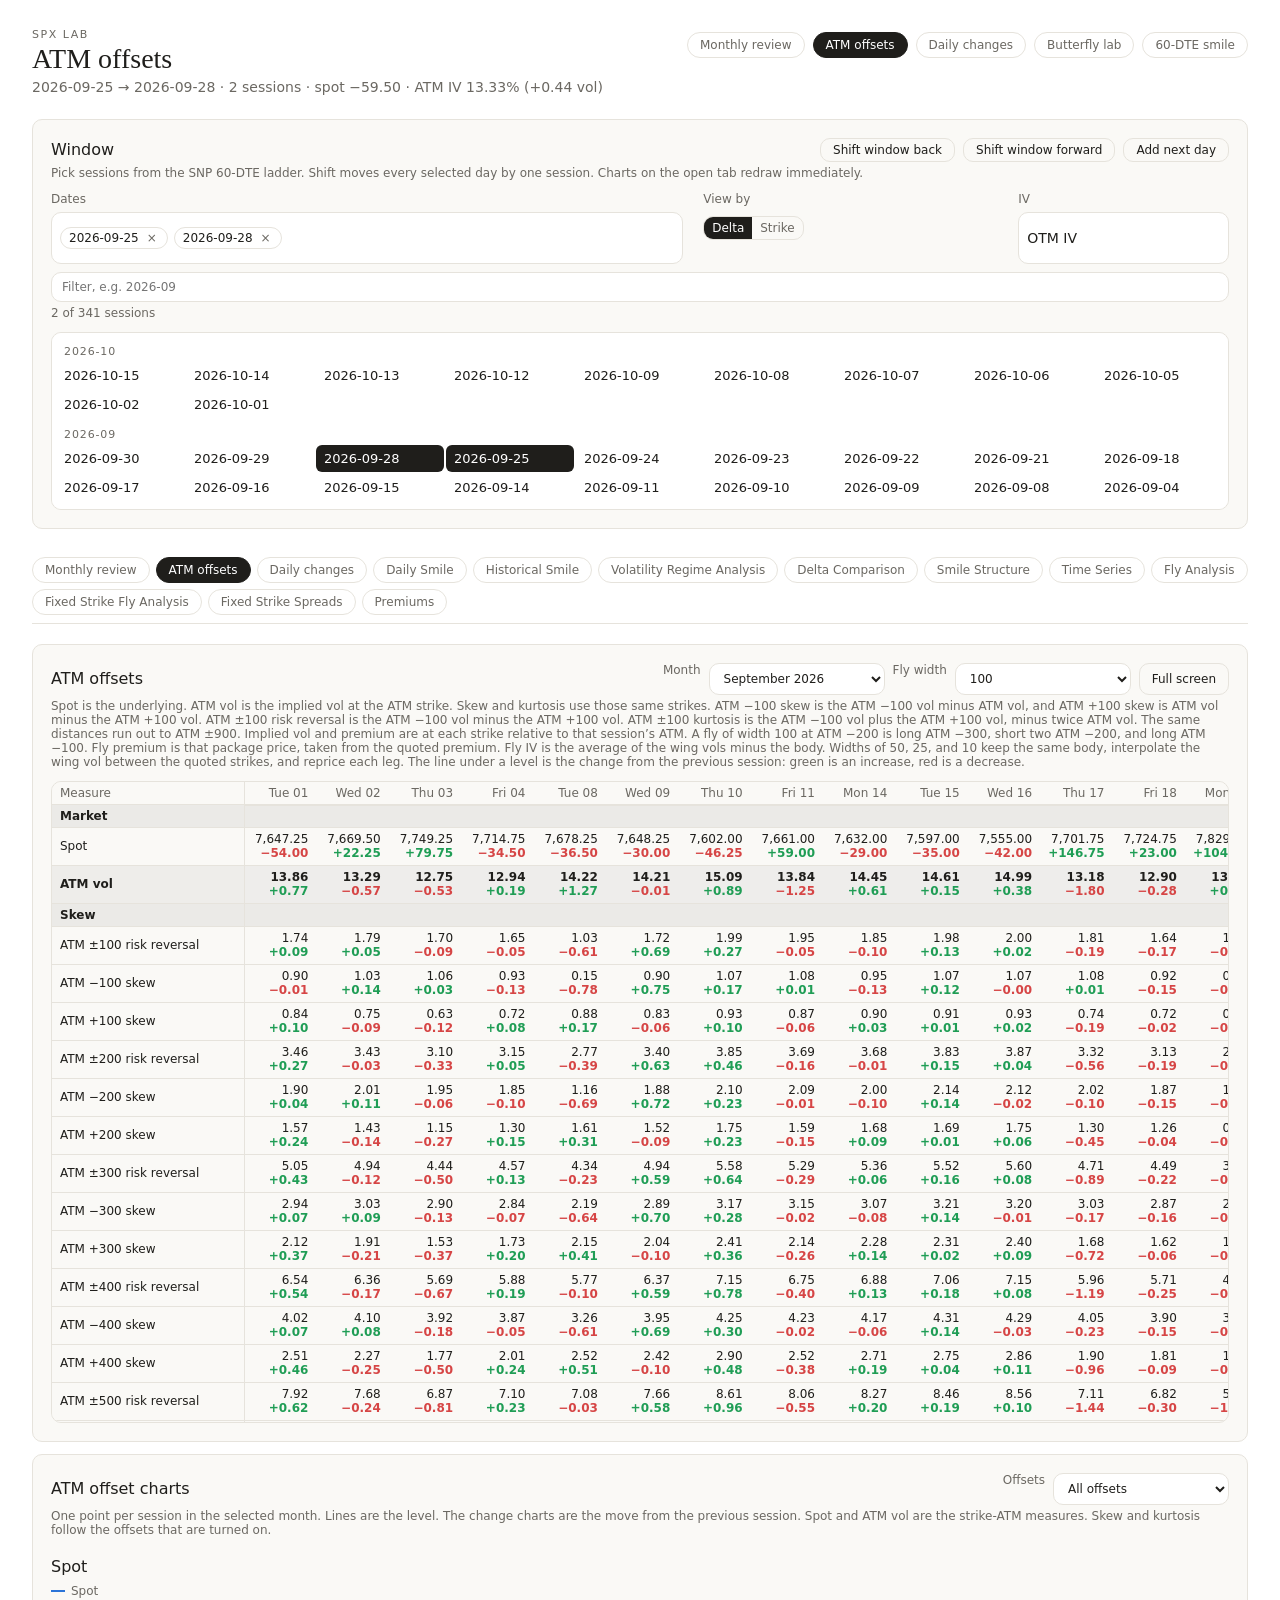
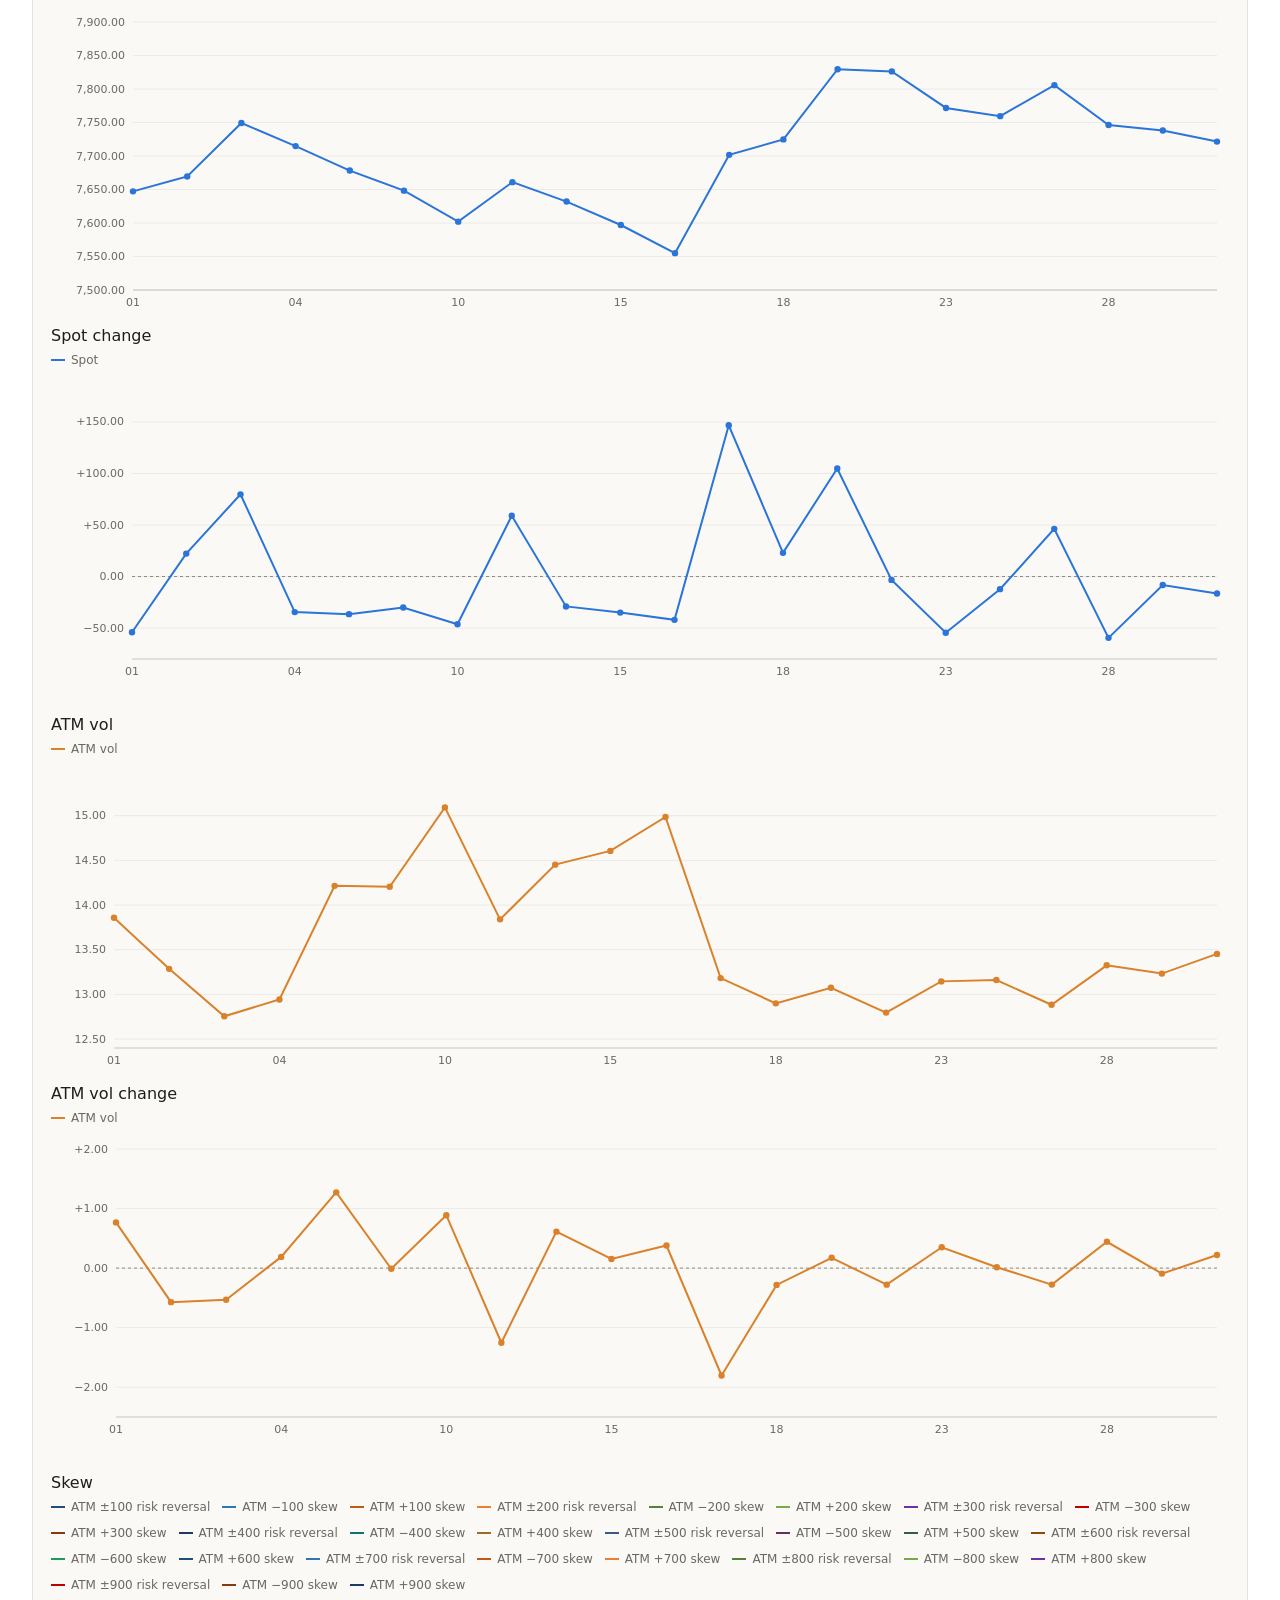
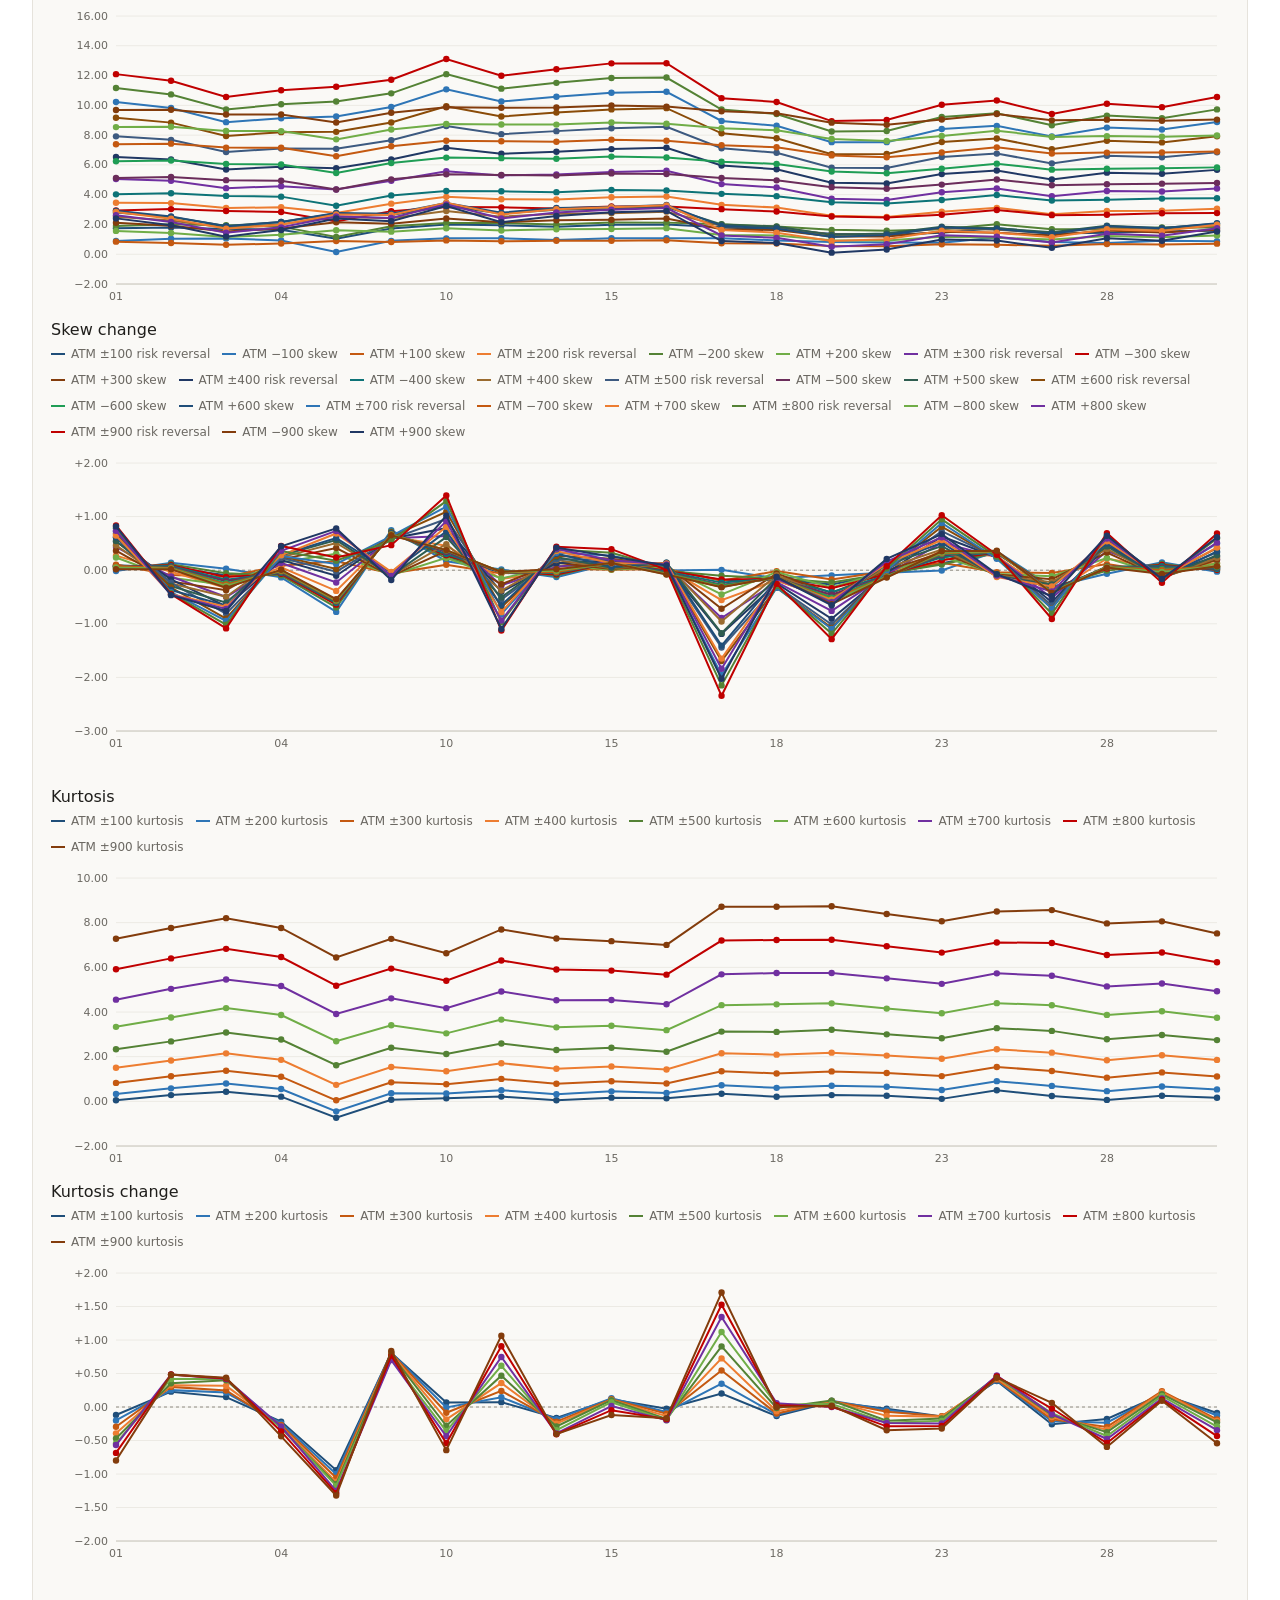
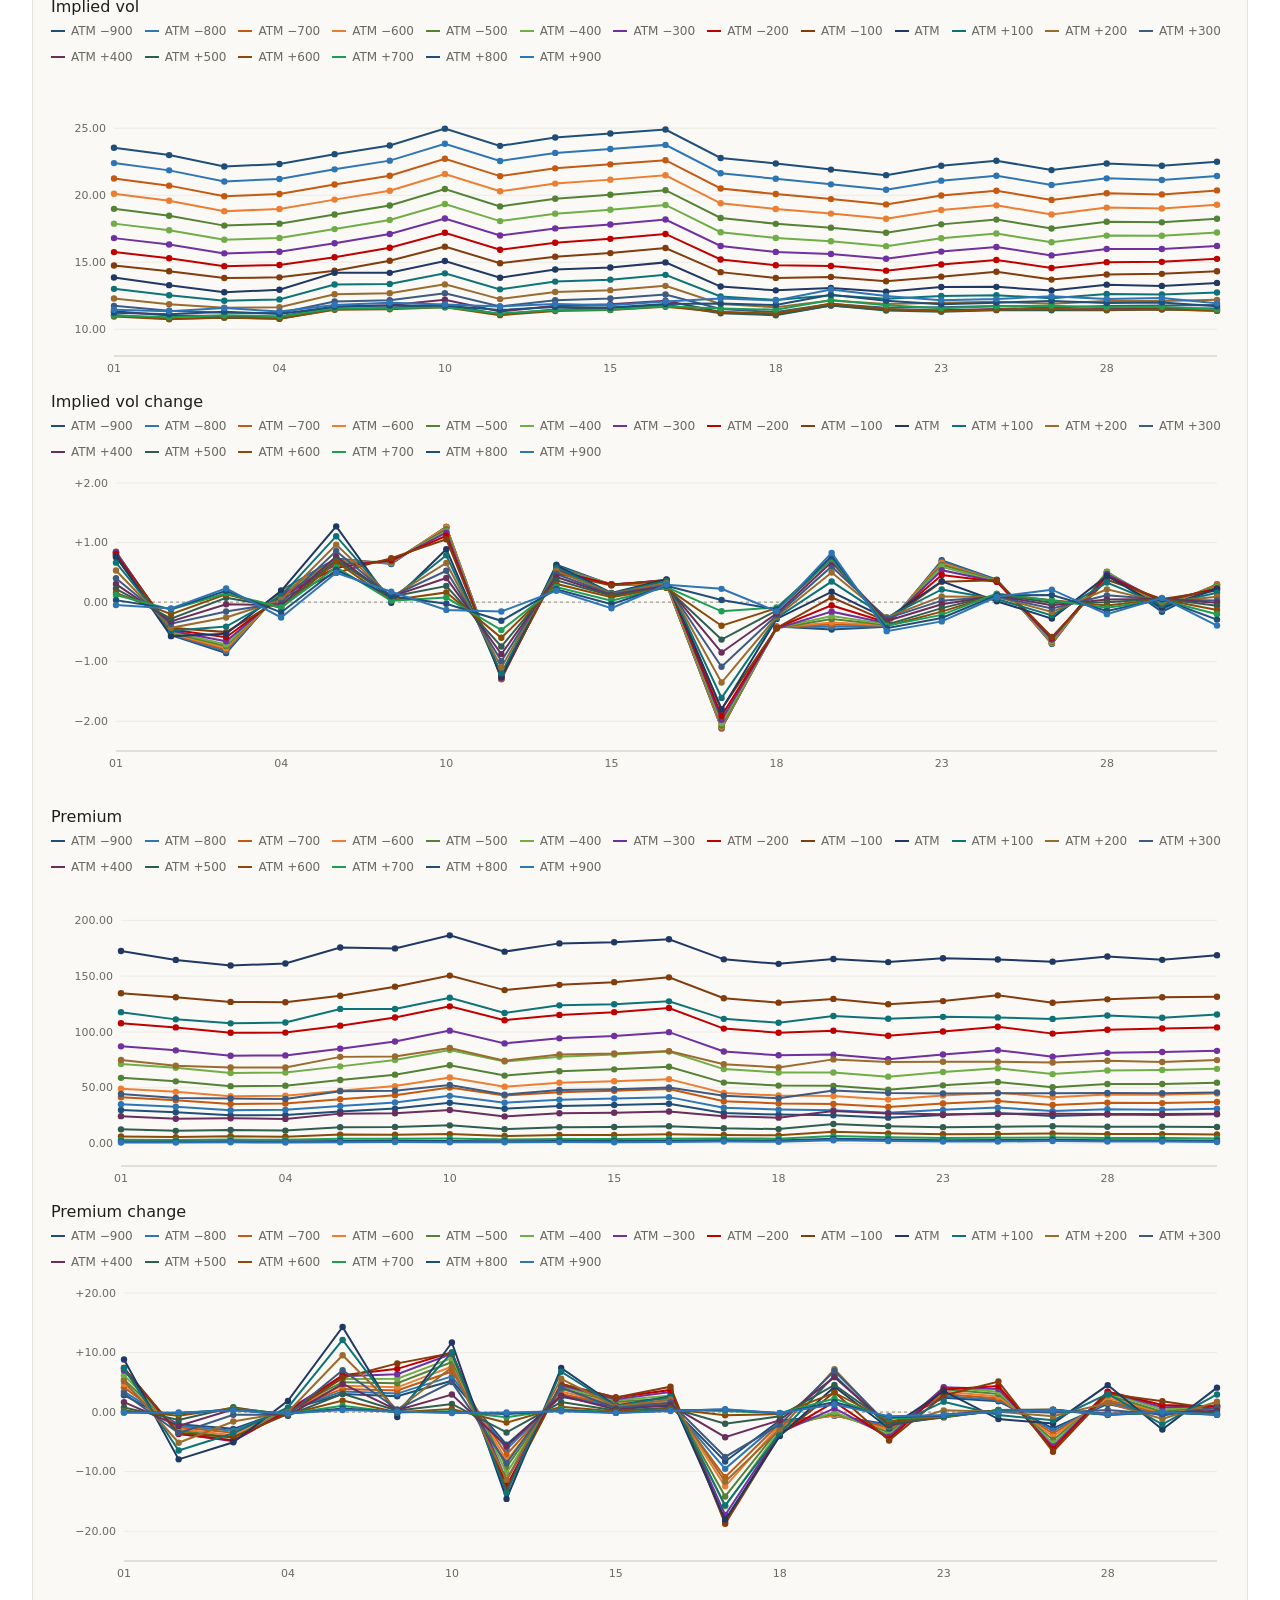
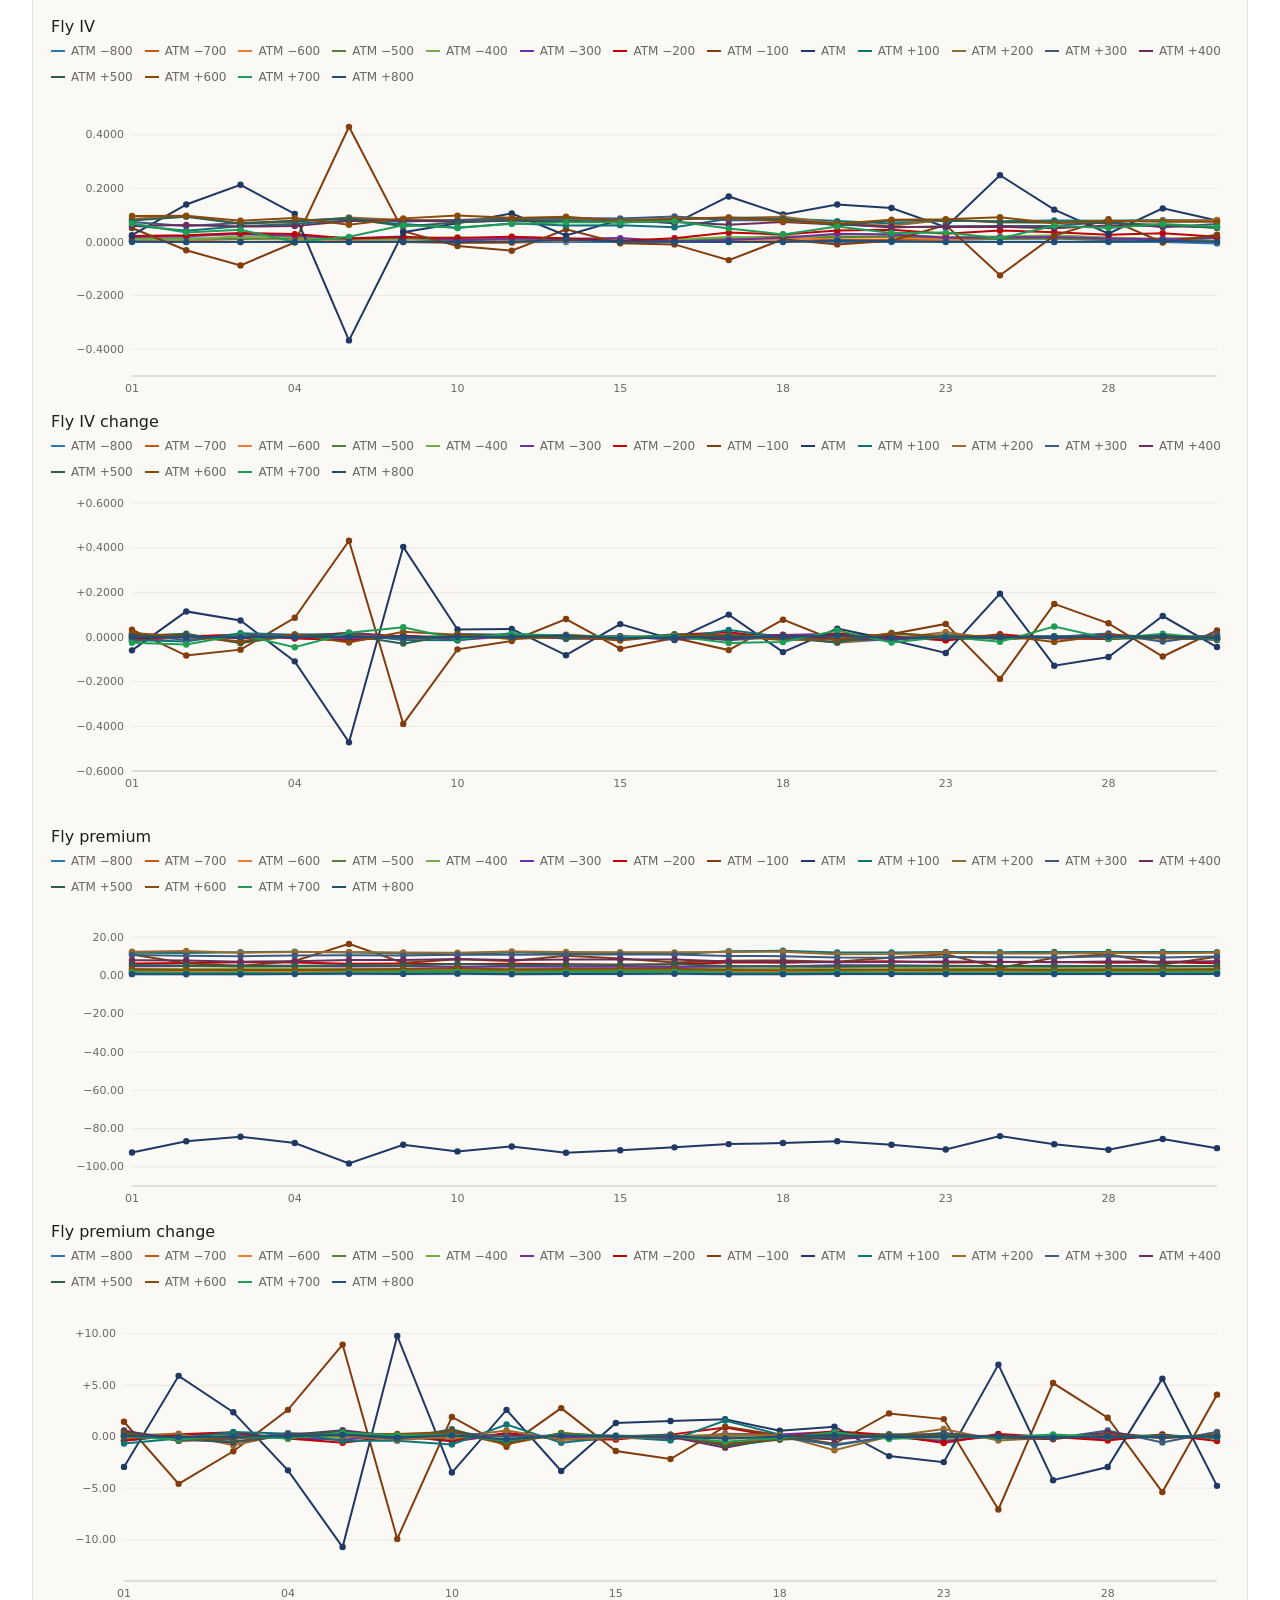
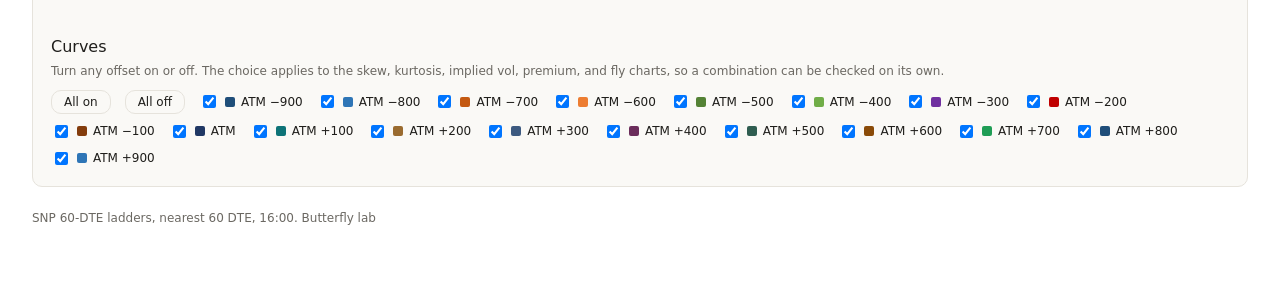
==== commit 87339c19: "Open the site on ATM offsets and leave the butterfly lab closed. Co-authored-by: Cursor <cursoragent" ====
--- a/index.html
+++ b/index.html
@@ -3,165 +3,11 @@
 <head>
   <meta charset="utf-8">
   <meta name="viewport" content="width=device-width, initial-scale=1">
-  <title>SPX Dec-26 strike butterfly scenario lab</title>
-  <link rel="stylesheet" href="css/app.css">
-  <script src="js/vendor/d3.min.js"></script>
+  <meta http-equiv="refresh" content="0; url=smile.html#atm">
+  <title>ATM offsets</title>
+  <script>location.replace("smile.html#atm");</script>
 </head>
 <body>
-  <div id="dash-root">
-    <div class="fx">
-      <header class="fx-head" id="top">
-        <div class="fx-bar">
-          <div class="fx-brand">
-            <p class="fx-kicker">SPX lab</p>
-            <h1>18-Dec-26 strike butterfly</h1>
-          </div>
-          <nav class="fx-nav" aria-label="Dashboards">
-            <span>Monthly review</span>
-            <span>ATM offsets</span>
-            <span>Daily changes</span>
-            <span aria-current="page">Butterfly lab</span>
-            <span>60-DTE smile</span>
-          </nav>
-        </div>
-        <p class="fx-take" id="fx-take"></p>
-      </header>
-
-      <section class="fx-kpis" id="kpis">
-        <div class="fx-card fx-kpi"><div class="lbl">Forward · ATM strike</div><div class="val" id="k-fwd"></div><div class="sub" id="k-fwd-s"></div></div>
-        <div class="fx-card fx-kpi"><div class="lbl">ATM implied vol</div><div class="val" id="k-iv"></div><div class="sub" id="k-iv-s"></div></div>
-        <div class="fx-card fx-kpi"><div class="lbl" id="k-fp-l">ATM call fly premium</div><div class="val" id="k-fp"></div><div class="sub" id="k-fp-s"></div></div>
-        <div class="fx-card fx-kpi"><div class="lbl">ATM fly IV</div><div class="val" id="k-fi"></div><div class="sub" id="k-fi-s"></div></div>
-      </section>
-
-      <section class="fx-card" id="controls">
-        <div class="fx-bar">
-          <h2>Scenario controls</h2>
-          <button class="fx-reset" id="fx-reset" type="button">Reset all</button>
-        </div>
-        <p class="fx-note">Move the sliders; every chart and the table recompute instantly. “Today” is the market smile at the same fixed strikes.</p>
-        <div class="fx-ctrls" id="fx-ctrls"></div>
-        <p class="fx-note" id="fx-arb" aria-live="polite"></p>
-        <div class="fx-cmp" id="fx-cmp">
-          <div class="fx-groupt">Compare curves</div>
-          <p class="fx-note">Set the sliders, then save the result as a curve. Saved curves keep their own settings, are overlaid on the smile, premium and fly IV charts, and are listed in the comparison table. Up to 6; they reset when the page reloads.</p>
-          <div class="fx-cmp-bar">
-            <input id="cmp-name" type="text" placeholder="Name this curve (optional)" aria-label="Curve name">
-            <button class="fx-reset" id="cmp-save" type="button">Save current as curve</button>
-            <button class="fx-reset" id="cmp-clear" type="button">Clear all</button>
-          </div>
-          <div class="fx-chips" id="cmp-chips"></div>
-        </div>
-      </section>
-
-      <section class="fx-charts">
-        <div class="fx-card" id="smile-card">
-          <h2>Smile — IV vs strike</h2>
-          <p class="fx-note">Scenario smile against today’s fitted smile. Dots are the quoted out-of-the-money mid IVs the fit is built on: puts left of the forward, calls right.</p>
-          <div class="fx-legend" id="lg-smile"></div>
-          <div class="fx-chart" id="ch-smile"></div>
-        </div>
-        <div class="fx-card" id="prem-card">
-          <h2>Butterfly premium vs centre strike</h2>
-          <p class="fx-note" id="note-prem">Long 1 : −2 : 1 fly, wings at centre ± width, index points.</p>
-          <div class="fx-legend" id="lg-prem"></div>
-          <div class="fx-chart" id="ch-prem"></div>
-        </div>
-        <div class="fx-card" id="iv-card">
-          <h2>Butterfly IV vs centre strike</h2>
-          <p class="fx-note">(σ<sub>low</sub> + σ<sub>high</sub>) / 2 − σ<sub>centre</sub>, vol points.</p>
-          <div class="fx-legend" id="lg-iv"></div>
-          <div class="fx-chart" id="ch-iv"></div>
-        </div>
-        <div class="fx-card" id="chg-card">
-          <h2>Change vs today at fixed strike</h2>
-          <p class="fx-note">Scenario minus today, same centre strike: premium (pts, left) and fly IV (vol pts, right).</p>
-          <div class="fx-legend" id="lg-chg"></div>
-          <div class="fx-chart" id="ch-chg"></div>
-        </div>
-        <div class="fx-card fx-wide" id="attr-card">
-          <div class="fx-bar"><h2>Change by smile factor</h2><div class="fx-cmp-ctl" id="attr-ctl"></div></div>
-          <p class="fx-note" id="note-attr"></p>
-          <div class="fx-legend" id="lg-attr"></div>
-          <div class="fx-chart" id="ch-attr"></div>
-          <div class="fx-detail-wrap" style="margin-top: var(--cds-gap-md);">
-            <table class="fx-tbl fx-detail" id="fx-attr-tbl"><thead></thead><tbody></tbody></table>
-          </div>
-        </div>
-        <div class="fx-card" id="legs-card">
-          <h2>Option premiums: calls vs puts</h2>
-          <p class="fx-note">Single-option premiums by strike (index pts). Dots: quoted call and put mids.</p>
-          <div class="fx-legend" id="lg-legs"></div>
-          <div class="fx-chart" id="ch-legs"></div>
-        </div>
-        <div class="fx-card" id="atmlegs-card">
-          <h2>ATM fly legs: calls vs puts</h2>
-          <p class="fx-note" id="note-legs">Each leg priced today and in the scenario. The legs differ; the 1 : −2 : 1 totals match.</p>
-          <div class="fx-tbl-wrap">
-            <table class="fx-tbl" id="fx-legs">
-              <thead>
-                <tr><th></th><th></th><th class="grp" colspan="2">Call</th><th class="grp" colspan="2">Put</th></tr>
-                <tr><th>Leg</th><th>Strike</th><th>Today</th><th>Scen.</th><th>Today</th><th>Scen.</th></tr>
-              </thead>
-              <tbody></tbody>
-            </table>
-          </div>
-        </div>
-      </section>
-
-      <section class="fx-card" id="cmp-card">
-        <div class="fx-bar"><h2>Compare curves by strike</h2><div class="fx-cmp-ctl" id="cmp-ctl"></div></div>
-        <p class="fx-note" id="note-cmp"></p>
-        <div class="fx-detail-wrap">
-          <table class="fx-tbl fx-detail" id="fx-cmp-tbl"><thead></thead><tbody></tbody></table>
-        </div>
-      </section>
-
-      <section class="fx-card" id="table-card">
-        <h2>Fixed-strike butterflies around ATM</h2>
-        <p class="fx-note" id="note-tbl">Centres every 100 points from the scenario ATM.</p>
-        <div class="fx-tbl-wrap">
-          <table class="fx-tbl" id="fx-tbl">
-            <thead>
-              <tr><th></th><th></th><th class="grp" colspan="2">Centre IV (%)</th><th class="grp" colspan="3">Fly premium (pts)</th><th class="grp" colspan="3">Fly IV (vol pts)</th></tr>
-              <tr><th>Centre</th><th>Strike</th><th>Today</th><th>Scen.</th><th>Today</th><th>Scen.</th><th>Δ</th><th>Today</th><th>Scen.</th><th>Δ</th></tr>
-            </thead>
-            <tbody></tbody>
-          </table>
-        </div>
-      </section>
-
-      <section class="fx-card" id="detail-card">
-        <h2>Change at every 25-point strike</h2>
-        <p class="fx-note" id="note-detail">Updates as you move the sliders.</p>
-        <div class="fx-detail-wrap">
-          <table class="fx-tbl fx-detail" id="fx-detail">
-            <thead>
-              <tr>
-                <th>Strike</th><th>vs ATM</th>
-                <th class="sep">Centre IV today (%)</th><th>Scen. (%)</th><th>Δ (vol)</th><th>Δ %</th>
-                <th class="sep">Fly prem. today</th><th>Scen.</th><th>Δ (pts)</th><th>Δ %</th>
-                <th class="sep">Fly IV today (vol)</th><th>Scen.</th><th>Δ (vol)</th><th>Δ %</th>
-              </tr>
-            </thead>
-            <tbody></tbody>
-          </table>
-        </div>
-      </section>
-
-      <section class="fx-card fx-method" id="method">
-        <h2>Method</h2>
-        <p>Prices are Black-76. The forward (7,848.27) and time to expiry (68.19 days; the grid header says 67d and gives no forward) are solved so that Black-76 at Bloomberg’s mid IVs reproduces the quoted mids (worst error 0.37 pts); the rate is the header’s 4.33%. Today’s smile is a smoothing spline through the out-of-the-money mid IVs: puts below the forward and calls at or above it (dots on the smile chart), each point weighted by the tightness of its quote.</p>
-        <p>With the base smile set to Flat vol, every strike uses the one vol you choose (default 12.87%, the ATM vol) for both today and the scenario, so the sliders show how a flat-vol fly reacts; the dots on the smile chart stay the market quotes.</p>
-        <p>Scenario smile at strike K, with x = 100·ln(K / F<sub>scenario</sub>) (% moneyness): σ = σ<sub>today</sub>(K′) + shift + skew·x + curvature·x² + put-wing·x² (x &lt; 0) + call-wing·x² (x &gt; 0). Sticky strike uses K′ = K; sticky moneyness uses K′ = K · F<sub>today</sub> / F<sub>scenario</sub>, so the smile travels with the forward.</p>
-        <p>Calls and puts share one smile, the out-of-the-money composite, so a put has the same IV as the call at its strike. With equal-width wings the put–call parity term is linear in K and cancels in a 1 : −2 : 1 fly, so a put fly costs exactly what the call fly costs. The “Fly built from” switch changes which legs are priced; the ATM legs table shows both side by side, and the dots on the option-premiums chart are the quoted mids.</p>
-      </section>
-    </div>
-    <p class="fx-foot">SPX Dec-26 strike butterfly scenario lab. Data: Bloomberg call and put grid (18-Dec-26 expiry) as uploaded; smile built from out-of-the-money quotes (puts left of the forward, calls right). Works offline; nothing is sent off this page. Live: spx-dec26-butterfly-dashboard.vercel.app</p>
-  </div>
-  <script src="js/data.js"></script>
-  <script src="js/pricing.js"></script>
-  <script src="js/chart.js"></script>
-  <script src="js/app.js"></script>
+  <p><a href="smile.html#atm">ATM offsets</a></p>
 </body>
 </html>
